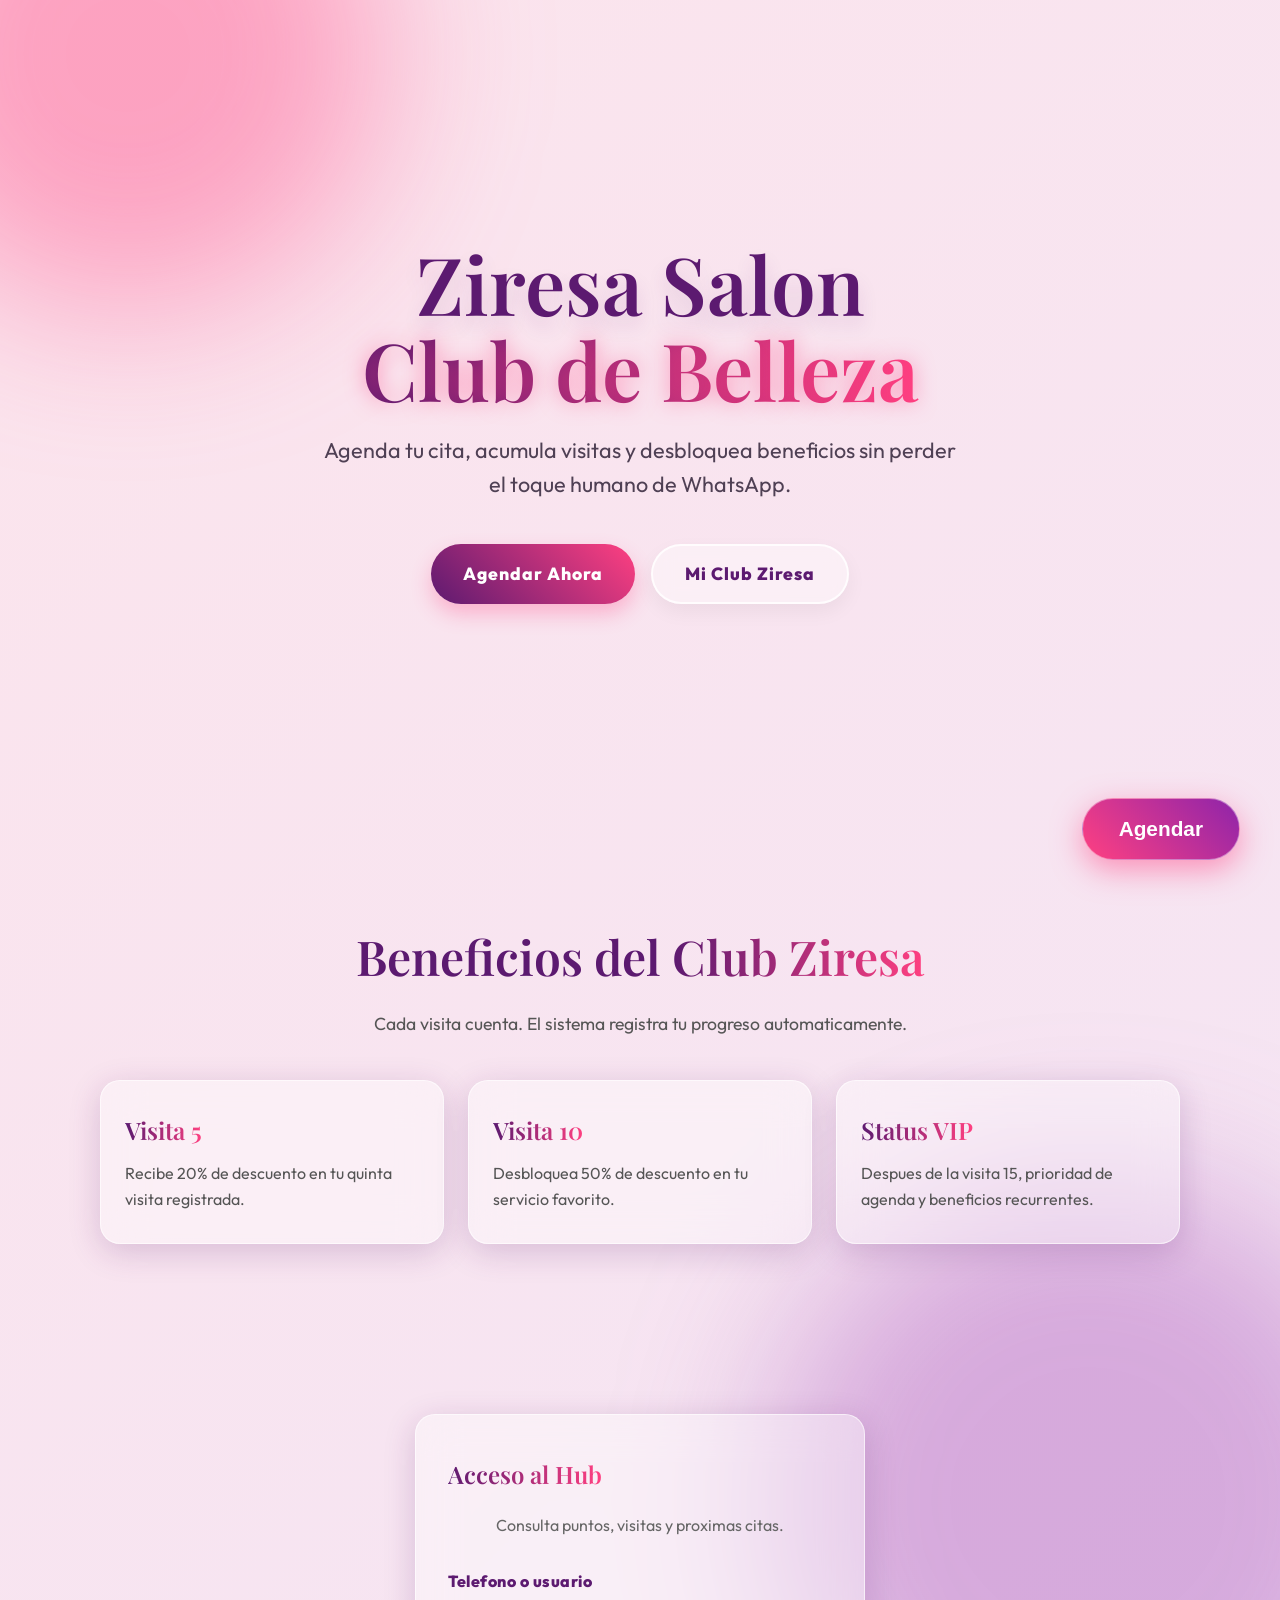
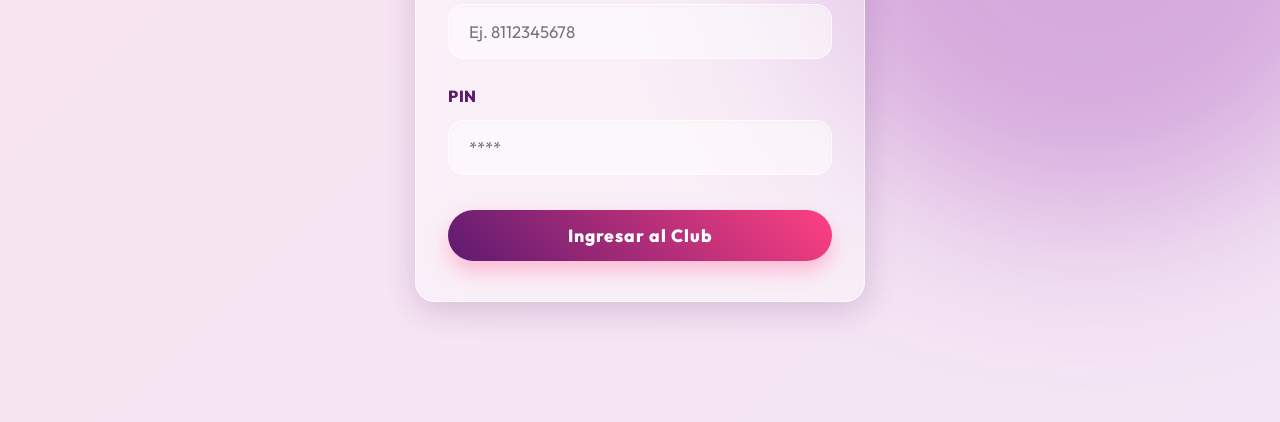
==== index.html @ 60436981 "repo" ====
<!DOCTYPE html>
<html lang="es">
<head>
  <meta charset="UTF-8">
  <meta name="viewport" content="width=device-width, initial-scale=1.0">
  <title>Ziresa Salon | Club de Belleza</title>
  <link rel="stylesheet" href="assets/index.css">
  <style>
    .landing-hero {
      min-height: 92dvh;
      display: flex;
      flex-direction: column;
      justify-content: center;
      align-items: center;
      text-align: center;
      padding: 64px 20px 48px;
      position: relative;
      z-index: 10;
    }
    .landing-hero h1 { font-size: clamp(3rem, 8vw, 5rem); margin-bottom: 20px; line-height: 1.08; text-shadow: 0 10px 20px rgba(92, 26, 112, 0.12); }
    .landing-hero p { font-size: clamp(1.05rem, 2.2vw, 1.35rem); max-width: 640px; margin-bottom: 42px; color: #4f4054; }
    .hero-actions { display: flex; gap: 16px; flex-wrap: wrap; justify-content: center; }
    .club-section { padding: 90px 20px; max-width: 1120px; margin: 0 auto; text-align: center; position: relative; z-index:10; }
    .club-grid { display: grid; grid-template-columns: repeat(auto-fit, minmax(260px, 1fr)); gap: 24px; margin-top: 42px; }
    .club-card { padding: 30px 24px; text-align: left; transition: var(--transition); }
    .club-card:hover { transform: translateY(-6px); }
    .club-card h3 { margin-bottom: 12px; font-size: 1.5rem; }
    .login-section { padding: 80px 20px 120px; position: relative; z-index:10; }
    .login-card { max-width: 450px; margin: 0 auto; padding: 40px 32px; }
  </style>
</head>
<body>
  <div class="ambient-orb orb-1"></div>
  <div class="ambient-orb orb-2"></div>

  <section class="landing-hero reveal">
    <h1 id="hero-title">Ziresa Salon<br><span class="text-gradient text-glow">Club de Belleza</span></h1>
    <p id="hero-subtitle">Agenda tu cita, acumula visitas y desbloquea beneficios sin perder el toque humano de WhatsApp.</p>
    <div class="hero-actions">
      <button class="btn btn-primary" onclick="openBookingModal()">Agendar Ahora</button>
      <a href="#login" class="btn btn-outline">Mi Club Ziresa</a>
    </div>
  </section>

  <section class="club-section reveal">
    <h2 style="font-size: clamp(2rem, 5vw, 3rem);">Beneficios del <span class="text-gradient">Club Ziresa</span></h2>
    <p style="margin-top:15px; font-size: 1.1rem;">Cada visita cuenta. El sistema registra tu progreso automaticamente.</p>
    <div class="club-grid">
      <div class="club-card glass-panel reveal">
        <h3 class="text-gradient">Visita 5</h3>
        <p>Recibe 20% de descuento en tu quinta visita registrada.</p>
      </div>
      <div class="club-card glass-panel reveal">
        <h3 class="text-gradient">Visita 10</h3>
        <p>Desbloquea 50% de descuento en tu servicio favorito.</p>
      </div>
      <div class="club-card glass-panel reveal">
        <h3 class="text-gradient">Status VIP</h3>
        <p>Despues de la visita 15, prioridad de agenda y beneficios recurrentes.</p>
      </div>
    </div>
  </section>

  <section class="login-section reveal" id="login">
    <div class="login-card glass-panel">
      <h2 style="text-align: center; margin-bottom: 20px;" class="text-gradient">Acceso al Hub</h2>
      <p style="text-align: center; margin-bottom: 30px; font-size:1rem; color:#666;">Consulta puntos, visitas y proximas citas.</p>
      <div id="error-msg" class="empty-state" style="display:none; margin-bottom: 15px;"></div>
      <form id="login-form">
        <div class="form-group">
          <label class="form-label" for="phone">Telefono o usuario</label>
          <input type="text" id="phone" class="form-control" placeholder="Ej. 8112345678" required>
        </div>
        <div class="form-group">
          <label class="form-label" for="pin">PIN</label>
          <input type="password" id="pin" class="form-control" placeholder="****" required>
        </div>
        <button type="submit" class="btn btn-primary" style="width: 100%; margin-top:10px;" id="login-button">Ingresar al Club</button>
      </form>
    </div>
  </section>

  <div class="fab-container">
    <button class="fab-btn" onclick="openBookingModal()">Agendar</button>
  </div>

  <div class="modal-overlay" id="booking-modal">
    <div class="modal-content glass-panel" style="max-width: 680px;">
      <button class="modal-close" onclick="closeBookingModal()" aria-label="Cerrar">x</button>
      <h2 style="margin-bottom: 15px; font-size: 2rem;" class="text-gradient">Agendar tu Cita</h2>
      <div id="booking-msg" class="empty-state" style="display:none; margin-bottom: 16px;"></div>

      <div id="book-step-1">
        <p style="margin-bottom: 22px; font-size: 1.05rem;">Paso 1: elige uno o mas servicios.</p>
        <div id="modal-services-list" style="max-height: 350px; overflow-y:auto; padding-right:8px;">Cargando servicios...</div>
        <button class="btn btn-primary" style="width:100%; margin-top:28px;" onclick="nextToStep2()">Continuar al Calendario</button>
      </div>

      <div id="book-step-2" style="display:none;">
        <p style="margin-bottom: 22px; font-size: 1.05rem;">Paso 2: elige fecha y horario disponible.</p>
        <div class="day-picker" id="modal-day-picker"></div>
        <div id="modal-slots-container" style="margin-top: 28px; display:none;">
          <h3 style="font-size:1.3rem; margin-bottom:15px; color:var(--primary);">Horarios Libres</h3>
          <div class="calendar-grid" id="modal-slots-list"></div>
        </div>
        <div style="display:flex; gap:12px; margin-top:34px;">
          <button class="btn btn-outline" style="flex:1;" onclick="backToStep1()">Volver</button>
          <button class="btn btn-primary" style="flex:2;" onclick="nextToStep3()" id="btn-to-step3" disabled>Elegir Datos</button>
        </div>
      </div>

      <div id="book-step-3" style="display:none;">
        <p style="margin-bottom: 22px; font-size: 1.05rem;">Paso 3: confirma tus datos.</p>
        <div class="form-group">
          <label class="form-label" for="book-name">Tu Nombre</label>
          <input type="text" id="book-name" class="form-control" placeholder="Como te llamas">
        </div>
        <div class="form-group">
          <label class="form-label" for="book-phone">WhatsApp</label>
          <input type="tel" id="book-phone" class="form-control" placeholder="Ej. 8112345678">
        </div>
        <div class="form-group">
          <label class="form-label" for="book-pin">Crea un PIN para entrar al club</label>
          <input type="password" id="book-pin" class="form-control" placeholder="Minimo 4 caracteres">
        </div>
        <div style="display:flex; gap:12px; margin-top:34px;">
          <button class="btn btn-outline" style="flex:1;" onclick="backToStep2()">Volver</button>
          <button class="btn btn-primary" style="flex:2; background: linear-gradient(45deg, #1b7f5a, #25D366);" onclick="confirmBooking()" id="confirm-booking">Confirmar por WhatsApp</button>
        </div>
      </div>
    </div>
  </div>

  <script>
    const revealElements = document.querySelectorAll('.reveal');
    const revealObserver = new IntersectionObserver((entries, observer) => {
      entries.forEach(entry => {
        if(entry.isIntersecting) {
          entry.target.classList.add('active');
          observer.unobserve(entry.target);
        }
      });
    }, { threshold: 0.1 });
    revealElements.forEach(el => revealObserver.observe(el));
    setTimeout(() => document.querySelector('.landing-hero').classList.add('active'), 100);

    document.getElementById('login-form').addEventListener('submit', async (e) => {
      e.preventDefault();
      const button = document.getElementById('login-button');
      const errorMsg = document.getElementById('error-msg');
      errorMsg.style.display = 'none';
      button.disabled = true;
      button.textContent = 'Ingresando...';
      try {
        const phone = document.getElementById('phone').value.trim();
        const pin = document.getElementById('pin').value.trim();
        const res = await fetch('api/auth/login.php', {
          method: 'POST',
          headers: {'Content-Type': 'application/json'},
          body: JSON.stringify({ phone, pin })
        });
        const data = await res.json();
        if(!res.ok) throw new Error(data.error || 'No se pudo iniciar sesion');
        if(data.role === 'client') window.location.href = 'cliente.html';
        else if(data.role === 'manicurist') window.location.href = 'manicurista.html';
        else if(data.role === 'admin1' || data.role === 'admin2') window.location.href = 'admin.html';
      } catch (err) {
        errorMsg.textContent = err.message || 'Error de conexion';
        errorMsg.style.display = 'block';
      } finally {
        button.disabled = false;
        button.textContent = 'Ingresar al Club';
      }
    });

    let allServices = [];
    let selectedServicesIds = [];
    let selectedDateStr = null;
    let selectedSlot = null;

    function openBookingModal() {
      document.getElementById('booking-modal').classList.add('active');
      loadServicesForModal();
    }
    function closeBookingModal() {
      document.getElementById('booking-modal').classList.remove('active');
      resetBooking();
    }
    function resetBooking() {
      document.getElementById('book-step-1').style.display = 'block';
      document.getElementById('book-step-2').style.display = 'none';
      document.getElementById('book-step-3').style.display = 'none';
      document.getElementById('booking-msg').style.display = 'none';
      document.getElementById('btn-to-step3').disabled = true;
      selectedServicesIds = [];
      selectedDateStr = null;
      selectedSlot = null;
    }
    function bookingMessage(message) {
      const box = document.getElementById('booking-msg');
      box.textContent = message;
      box.style.display = 'block';
    }

    async function loadServicesForModal() {
      try {
        const res = await fetch('api/services/list.php');
        const data = await res.json();
        allServices = data.services || [];
        const list = document.getElementById('modal-services-list');
        if(!allServices.length) {
          list.innerHTML = '<p class="empty-state">No hay servicios configurados.</p>';
          return;
        }
        list.innerHTML = allServices.map(s => `
          <button type="button" class="service-card glass-panel" onclick="toggleService('${s.id}', this)">
            <div>
              <strong style="display:block; font-size:1.1rem; margin-bottom:5px; color:var(--primary);">${s.name}</strong>
              <span style="font-size:0.95rem; color:#666;">${s.duration_minutes} min</span>
            </div>
            <div style="font-weight:800; font-size:1.2rem; color:var(--accent);">$${s.price}</div>
          </button>
        `).join('');
      } catch (e) {
        document.getElementById('modal-services-list').innerHTML = '<p class="empty-state">No se pudieron cargar los servicios.</p>';
      }
    }

    function toggleService(id, element) {
      if(selectedServicesIds.includes(id)) {
        selectedServicesIds = selectedServicesIds.filter(x => x !== id);
        element.classList.remove('selected');
      } else {
        selectedServicesIds.push(id);
        element.classList.add('selected');
      }
    }

    function nextToStep2() {
      if(selectedServicesIds.length === 0) { bookingMessage('Elige al menos un servicio.'); return; }
      document.getElementById('booking-msg').style.display = 'none';
      document.getElementById('book-step-1').style.display = 'none';
      document.getElementById('book-step-2').style.display = 'block';
      generateDayPicker();
    }
    function backToStep1() {
      document.getElementById('book-step-2').style.display = 'none';
      document.getElementById('book-step-1').style.display = 'block';
    }

    function generateDayPicker() {
      const picker = document.getElementById('modal-day-picker');
      picker.innerHTML = '';
      const today = new Date();
      const days = ['Dom','Lun','Mar','Mie','Jue','Vie','Sab'];
      for(let i = 0; i < 14; i++) {
        const d = new Date(today);
        d.setDate(today.getDate() + i);
        const dateStr = d.toISOString().split('T')[0];
        const dayName = i === 0 ? 'Hoy' : (i === 1 ? 'Man' : days[d.getDay()]);
        picker.innerHTML += `<button type="button" class="day-card" onclick="selectDate('${dateStr}', this)"><div style="font-size:0.85rem; font-weight:bold; text-transform:uppercase; color:var(--primary);">${dayName}</div><div style="font-size:1.8rem; font-weight:800; margin-top:5px; color:var(--dark-text);">${d.getDate()}</div></button>`;
      }
    }

    async function selectDate(dateStr, element) {
      document.querySelectorAll('.day-card').forEach(el => el.classList.remove('active'));
      element.classList.add('active');
      selectedDateStr = dateStr;
      selectedSlot = null;
      document.getElementById('btn-to-step3').disabled = true;
      const duration = selectedServicesIds.reduce((sum, id) => {
        const service = allServices.find(x => x.id === id);
        return sum + (service ? Number(service.duration_minutes) : 0);
      }, 0);
      document.getElementById('modal-slots-container').style.display = 'block';
      const list = document.getElementById('modal-slots-list');
      list.innerHTML = '<span style="color:#666;">Buscando disponibilidad...</span>';
      try {
        const res = await fetch(`api/calendar/get.php?date=${dateStr}&duration=${duration}`);
        const data = await res.json();
        const slots = data.slots || [];
        if(!slots.length) {
          list.innerHTML = '<p class="empty-state" style="grid-column: 1 / -1;">No hay disponibilidad. Prueba otro dia.</p>';
          return;
        }
        list.innerHTML = slots.map(slot => `<button type="button" class="cal-slot" onclick="selectSlot('${slot.time}', '${slot.manicurist_id}', this)">${slot.time}</button>`).join('');
      } catch (e) {
        list.innerHTML = '<p class="empty-state" style="grid-column: 1 / -1;">Error al cargar horarios.</p>';
      }
    }

    function selectSlot(time, manicuristId, element) {
      document.querySelectorAll('.cal-slot').forEach(el => el.classList.remove('selected'));
      element.classList.add('selected');
      selectedSlot = { time, manicuristId };
      document.getElementById('btn-to-step3').disabled = false;
    }

    function nextToStep3() {
      if(!selectedSlot) { bookingMessage('Elige un horario disponible.'); return; }
      document.getElementById('booking-msg').style.display = 'none';
      document.getElementById('book-step-2').style.display = 'none';
      document.getElementById('book-step-3').style.display = 'block';
    }
    function backToStep2() {
      document.getElementById('book-step-3').style.display = 'none';
      document.getElementById('book-step-2').style.display = 'block';
    }

    async function confirmBooking() {
      const button = document.getElementById('confirm-booking');
      const name = document.getElementById('book-name').value.trim();
      const phone = document.getElementById('book-phone').value.trim();
      const pin = document.getElementById('book-pin').value.trim();
      if(!name || !phone || pin.length < 4) { bookingMessage('Completa nombre, WhatsApp y PIN de minimo 4 caracteres.'); return; }
      if(!selectedDateStr || !selectedSlot) { bookingMessage('Elige fecha y horario.'); return; }
      button.disabled = true;
      button.textContent = 'Confirmando...';
      try {
        const res = await fetch('api/appointments/create_public.php', {
          method: 'POST',
          headers: {'Content-Type': 'application/json'},
          body: JSON.stringify({
            date: selectedDateStr,
            time: selectedSlot.time,
            services: selectedServicesIds,
            manicurist_id: selectedSlot.manicuristId,
            client_name: name,
            client_phone: phone,
            client_pin: pin
          })
        });
        const data = await res.json();
        if(!res.ok || !data.success) throw new Error(data.error || 'No se pudo crear la cita');
        const waPhone = "528111111111";
        const text = encodeURIComponent(`Hola Ziresa! Acabo de agendar una cita por la App.\nSoy ${name}.\nFecha: ${selectedDateStr} a las ${selectedSlot.time}.\nQuiero confirmar mi asistencia.`);
        window.open(`https://wa.me/${waPhone}?text=${text}`, '_blank');
        closeBookingModal();
      } catch (e) {
        bookingMessage(e.message || 'Error de conexion.');
      } finally {
        button.disabled = false;
        button.textContent = 'Confirmar por WhatsApp';
      }
    }
  </script>
</body>
</html>
---- assets/index.css ----
@import url('https://fonts.googleapis.com/css2?family=Outfit:wght@300;400;600;800&family=Playfair+Display:ital,wght@0,600;1,600&display=swap');

:root {
  /* Ziresa Color Palette */
  --primary: #5c1a70; /* Deep Purple */
  --primary-light: #8e24aa;
  --secondary: #d1a3d4; /* Lilac */
  --accent: #ff4081; /* Fiusha/Pink */
  --bg-gradient: linear-gradient(135deg, #fce4ec 0%, #f3e5f5 100%);
  --dark-text: #2d0a31;
  --light-text: #ffffff;
  
  /* Deep Glassmorphism */
  --glass-bg: rgba(255, 255, 255, 0.4);
  --glass-border: rgba(255, 255, 255, 0.6);
  --glass-shadow: 0 8px 32px 0 rgba(92, 26, 112, 0.2);
  --glass-blur: blur(20px);
  
  --font-main: 'Outfit', sans-serif;
  --font-serif: 'Playfair Display', serif;
  
  --transition: all 0.5s cubic-bezier(0.25, 0.8, 0.25, 1);
  --radius-sm: 8px;
  --radius-md: 14px;
  --radius-lg: 20px;
  --surface: rgba(255,255,255,0.72);
  --danger: #c62828;
  --success: #1b7f5a;
}

* { margin: 0; padding: 0; box-sizing: border-box; }

body {
  font-family: var(--font-main);
  background: var(--bg-gradient);
  color: var(--dark-text);
  min-height: 100vh;
  line-height: 1.6;
  overflow-x: hidden;
  position: relative;
}

/* Background Ambient Orbs for Glassmorphism pop */
.ambient-orb {
  position: absolute;
  border-radius: 50%;
  filter: blur(80px);
  z-index: -1;
  animation: floatOrb 10s infinite alternate ease-in-out;
}
.orb-1 { top: -10%; left: -10%; width: 40vw; height: 40vw; background: rgba(255, 64, 129, 0.4); }
.orb-2 { bottom: 10%; right: -10%; width: 50vw; height: 50vw; background: rgba(142, 36, 170, 0.3); animation-delay: -5s; }
.orb-3 { top: 40%; left: 30%; width: 30vw; height: 30vw; background: rgba(209, 163, 212, 0.4); animation-duration: 15s; }

@keyframes floatOrb {
  0% { transform: translate(0, 0) scale(1); }
  100% { transform: translate(10%, 10%) scale(1.1); }
}

/* Glassmorphism Utility */
.glass-panel {
  background: var(--glass-bg);
  backdrop-filter: var(--glass-blur);
  -webkit-backdrop-filter: var(--glass-blur);
  border: 1px solid var(--glass-border);
  box-shadow: var(--glass-shadow);
  border-radius: var(--radius-lg);
}

/* Text Effects */
.text-gradient {
  background: linear-gradient(to right, var(--primary), var(--accent));
  -webkit-background-clip: text;
  -webkit-text-fill-color: transparent;
  background-clip: text;
  display: inline-block;
}

.text-glow {
  text-shadow: 0 0 20px rgba(255, 64, 129, 0.5);
}

/* Reveal Animations (Triggered by JS) */
.reveal {
  opacity: 0;
  transform: translateY(40px);
  transition: all 0.8s cubic-bezier(0.5, 0, 0, 1);
}
.reveal.active {
  opacity: 1;
  transform: translateY(0);
}

/* Typography */
h1, h2, h3 { font-family: var(--font-serif); font-weight: 600; color: var(--primary); }
p { color: #555; }

/* Buttons with glow */
.btn {
  display: inline-flex; align-items: center; justify-content: center;
  padding: 14px 32px; border-radius: 40px; font-weight: 800; text-decoration: none;
  cursor: pointer; transition: var(--transition); border: none;
  font-size: 1.1rem; font-family: var(--font-main); letter-spacing: 1px;
  min-height: 44px;
  touch-action: manipulation;
}
.btn:focus-visible, .sidebar-nav a:focus-visible, .modal-close:focus-visible, .day-card:focus-visible, .cal-slot:focus-visible {
  outline: 3px solid rgba(255, 64, 129, 0.45);
  outline-offset: 3px;
}
.btn:disabled {
  opacity: 0.5;
  cursor: not-allowed;
  transform: none;
}
.btn-primary {
  background: linear-gradient(45deg, var(--primary), var(--accent));
  color: var(--light-text);
  box-shadow: 0 10px 20px rgba(255, 64, 129, 0.3);
}
.btn-primary:hover {
  transform: translateY(-5px) scale(1.02);
  box-shadow: 0 15px 30px rgba(255, 64, 129, 0.5);
}
.btn-outline {
  background: var(--glass-bg);
  backdrop-filter: blur(10px);
  color: var(--primary);
  border: 2px solid rgba(255,255,255,0.8);
  box-shadow: 0 8px 20px rgba(0,0,0,0.05);
}
.btn-outline:hover {
  background: white;
  transform: translateY(-3px);
  box-shadow: 0 12px 25px rgba(0,0,0,0.1);
}

/* FAB - Floating Action Button */
.fab-container { position: fixed; bottom: 40px; right: 40px; z-index: 1000; }
.fab-btn {
  background: linear-gradient(45deg, var(--accent), var(--primary-light));
  color: white; border-radius: 50px; padding: 18px 36px;
  font-size: 1.3rem; font-weight: 800;
  box-shadow: 0 10px 30px rgba(255, 64, 129, 0.5);
  animation: fabPulse 2.5s infinite;
  display: flex; align-items: center; gap: 12px;
  border: 1px solid rgba(255,255,255,0.4);
}
@keyframes fabPulse {
  0% { transform: scale(1); box-shadow: 0 0 0 0 rgba(255, 64, 129, 0.8); }
  70% { transform: scale(1.05); box-shadow: 0 0 0 20px rgba(255, 64, 129, 0); }
  100% { transform: scale(1); box-shadow: 0 0 0 0 rgba(255, 64, 129, 0); }
}

/* Modals */
.modal-overlay {
  position: fixed; top: 0; left: 0; right: 0; bottom: 0;
  background: rgba(45, 10, 49, 0.6);
  backdrop-filter: blur(15px);
  z-index: 2000; display: flex; align-items: center; justify-content: center;
  opacity: 0; pointer-events: none; transition: var(--transition);
}
.modal-overlay.active { opacity: 1; pointer-events: all; }
.modal-content {
  width: 90%; max-width: 550px; max-height: 90vh; overflow-y: auto;
  padding: 50px 40px; transform: translateY(50px) scale(0.95);
  transition: var(--transition); position: relative;
  border-top: 1px solid rgba(255,255,255,0.8);
  border-left: 1px solid rgba(255,255,255,0.8);
}
.modal-overlay.active .modal-content { transform: translateY(0) scale(1); }
.modal-close {
  position: absolute; top: 20px; right: 25px; font-size: 1.8rem;
  cursor: pointer; color: var(--primary); background: none; border: none;
  transition: 0.3s;
  min-width: 44px;
  min-height: 44px;
}
.modal-close:hover { transform: rotate(90deg); color: var(--accent); }

/* Inputs */
.form-group { margin-bottom: 25px; }
.form-label { display: block; margin-bottom: 10px; font-weight: 800; color: var(--primary); letter-spacing: 0.5px;}
.form-control {
  width: 100%; padding: 16px 20px; border-radius: 16px;
  border: 1px solid rgba(255, 255, 255, 0.6);
  background: rgba(255,255,255,0.5);
  font-size: 1.05rem; font-family: var(--font-main);
  transition: var(--transition);
  box-shadow: inset 0 2px 5px rgba(0,0,0,0.02);
}
.form-control:focus {
  outline: none; background: white; border-color: var(--accent);
  box-shadow: 0 0 0 5px rgba(255, 64, 129, 0.15);
}

/* Service Selection Cards */
.service-card {
  display: flex; justify-content: space-between; align-items: center;
  width: 100%;
  padding: 20px; border-radius: 16px;
  border: 1px solid rgba(255,255,255,0.8); margin-bottom: 15px;
  cursor: pointer; transition: var(--transition);
  background: rgba(255,255,255,0.6);
  font-family: var(--font-main);
  text-align: left;
}
.service-card:hover { transform: translateY(-3px); background: white; box-shadow: 0 10px 20px rgba(92, 26, 112, 0.1); }
.service-card.selected { 
  border-color: var(--accent); background: white;
  box-shadow: 0 0 0 2px var(--accent), 0 10px 20px rgba(255, 64, 129, 0.15); 
}

/* Layouts & Sidebar (For Hubs) */
.hub-layout { display: flex; min-height: 100vh; position:relative; z-index:10; }
.sidebar {
  width: 280px; background: rgba(255,255,255,0.4); backdrop-filter: blur(30px); 
  border-right: 1px solid rgba(255,255,255,0.6);
  padding: 40px 25px; display: flex; flex-direction: column;
}
.sidebar-logo { font-family: var(--font-serif); font-size: 2.5rem; color: var(--primary); text-align: center; margin-bottom: 50px; text-shadow: 0 2px 10px rgba(255,255,255,0.8); }
.sidebar-nav { list-style: none; flex: 1; }
.sidebar-nav li { margin-bottom: 15px; }
.sidebar-nav a {
  display: block; padding: 15px 25px; color: var(--dark-text); text-decoration: none; font-weight: 600;
  border-radius: 15px; transition: var(--transition); border: 1px solid transparent;
}
.sidebar-nav a:hover { background: rgba(255,255,255,0.8); border-color: rgba(255,255,255,1); transform: translateX(5px); }
.sidebar-nav a.active {
  background: linear-gradient(45deg, var(--primary), var(--accent)); color: white;
  box-shadow: 0 8px 20px rgba(92, 26, 112, 0.3);
}
.main-content { flex: 1; padding: 50px; overflow-y: auto; }

/* Dashboard Cards */
.dash-grid { display: grid; grid-template-columns: repeat(auto-fit, minmax(260px, 1fr)); gap: 30px; }
.dash-card {
  background: rgba(255,255,255,0.6); padding: 30px; border-radius: 20px;
  box-shadow: 0 8px 32px rgba(0,0,0,0.05); border: 1px solid rgba(255,255,255,0.8);
  backdrop-filter: blur(10px); transition: var(--transition);
}
.dash-card:hover { transform: translateY(-5px); background: white; box-shadow: 0 15px 40px rgba(92, 26, 112, 0.1); }
.dash-card h4 { color: #666; font-size: 1rem; text-transform: uppercase; letter-spacing: 2px; }
.dash-card .value { font-size: 3rem; font-weight: 800; color: var(--primary); margin-top: 15px; }

/* Calendar Grid Elements */
.calendar-grid { display: grid; grid-template-columns: repeat(7, 1fr); gap: 10px; margin-top: 20px; }
.cal-slot {
  background: rgba(255,255,255,0.8); border: 1px solid rgba(255,255,255,1);
  border-radius: 12px; padding: 12px 8px; text-align: center; cursor: pointer;
  transition: var(--transition); font-size: 1rem; font-weight:bold; color:var(--primary);
  box-shadow: 0 4px 10px rgba(0,0,0,0.02);
}
.cal-slot:hover { background: var(--secondary); color: white; transform:scale(1.05); }
.cal-slot.selected { background: var(--accent); color: white; border-color: var(--accent); transform:scale(1.05); box-shadow: 0 8px 20px rgba(255, 64, 129, 0.3); }

/* Horizontal Day Picker */
.day-picker { display: flex; overflow-x: auto; gap: 15px; padding: 15px 5px; scrollbar-width: none; }
.day-picker::-webkit-scrollbar { display: none; }
.day-card {
  min-width: 80px; padding: 20px 15px; border-radius: 20px;
  border: 1px solid rgba(255,255,255,0.8); text-align: center; cursor: pointer;
  transition: var(--transition); background: rgba(255,255,255,0.5); backdrop-filter:blur(5px);
}
.day-card.active {
  background: var(--primary); color: white; transform: scale(1.1);
  box-shadow: 0 10px 25px rgba(92, 26, 112, 0.4); border-color:var(--primary);
}

.loyalty-progress-container {
  position: relative;
  height: 18px;
  margin: 30px 12px 12px;
  background: rgba(92, 26, 112, 0.12);
  border-radius: 999px;
}
.loyalty-progress-bar {
  height: 100%;
  background: linear-gradient(45deg, var(--primary), var(--accent));
  border-radius: 999px;
  transition: width 0.5s ease;
}
.loyalty-milestone {
  position: absolute;
  top: 50%;
  width: 22px;
  height: 22px;
  border-radius: 50%;
  background: white;
  border: 3px solid rgba(92, 26, 112, 0.35);
  transform: translate(-50%, -50%);
}
.loyalty-milestone.reached {
  border-color: var(--accent);
  background: var(--accent);
  box-shadow: 0 0 0 5px rgba(255, 64, 129, 0.14);
}
.progress-labels {
  display: flex;
  justify-content: space-between;
  gap: 10px;
  margin-top: 14px;
  font-size: 0.85rem;
  font-weight: 800;
  color: #666;
}
.next-appointment {
  margin-top: 36px;
  background: var(--surface);
  padding: 20px;
  border-radius: var(--radius-md);
  display: flex;
  justify-content: space-between;
  gap: 16px;
  align-items: center;
  box-shadow: 0 4px 15px rgba(0,0,0,0.05);
}
.next-appointment h4 {
  margin-bottom: 5px;
  color: #666;
  text-transform: uppercase;
  font-size: 0.82rem;
  letter-spacing: 1px;
}
.next-appointment p:first-of-type {
  color: var(--primary);
  font-size: 1.15rem;
  font-weight: 800;
}

.data-list {
  display: grid;
  gap: 10px;
}
.list-row {
  display: flex;
  justify-content: space-between;
  gap: 16px;
  align-items: center;
  padding: 14px 16px;
  background: rgba(255,255,255,0.72);
  border: 1px solid rgba(255,255,255,0.9);
  border-radius: var(--radius-md);
}
.list-row span, .agenda-item span {
  display: block;
  color: #666;
  font-size: 0.92rem;
  margin-top: 3px;
}
.empty-state {
  padding: 18px;
  background: rgba(255,255,255,0.62);
  border: 1px dashed rgba(92, 26, 112, 0.25);
  border-radius: var(--radius-md);
  color: #666;
}
.toast {
  position: fixed;
  left: 50%;
  bottom: 28px;
  transform: translateX(-50%);
  z-index: 3000;
  background: var(--dark-text);
  color: white;
  padding: 12px 18px;
  border-radius: 999px;
  box-shadow: 0 12px 28px rgba(45, 10, 49, 0.22);
  font-weight: 800;
}

@media (prefers-reduced-motion: reduce) {
  *, *::before, *::after {
    animation-duration: 0.01ms !important;
    animation-iteration-count: 1 !important;
    scroll-behavior: auto !important;
    transition-duration: 0.01ms !important;
  }
}

@media (max-width: 860px) {
  .hub-layout {
    display: block;
    padding-bottom: 92px;
  }
  .sidebar {
    position: fixed;
    left: 0;
    right: 0;
    bottom: 0;
    width: 100%;
    z-index: 1500;
    padding: 10px;
    border-right: none;
    border-top: 1px solid rgba(255,255,255,0.75);
  }
  .sidebar-logo {
    display: none;
  }
  .sidebar-nav {
    display: grid;
    grid-auto-flow: column;
    grid-auto-columns: 1fr;
    gap: 6px;
  }
  .sidebar-nav li {
    margin: 0;
  }
  .sidebar-nav a {
    padding: 11px 8px;
    min-height: 44px;
    text-align: center;
    font-size: 0.86rem;
    border-radius: var(--radius-sm);
  }
  .main-content {
    padding: 28px 16px;
  }
  .dash-grid {
    grid-template-columns: 1fr;
    gap: 16px;
  }
  .calendar-grid {
    grid-template-columns: repeat(3, 1fr);
  }
  .modal-content {
    width: calc(100% - 24px);
    padding: 32px 20px;
  }
  .fab-container {
    right: 16px;
    bottom: 18px;
  }
  .fab-btn {
    padding: 14px 18px;
    font-size: 1rem;
  }
  .next-appointment, .list-row {
    align-items: flex-start;
    flex-direction: column;
  }
  .progress-labels {
    font-size: 0.74rem;
  }
  .month-calendar {
    grid-template-columns: repeat(7, minmax(38px, 1fr));
    gap: 4px;
  }
  .month-header {
    padding: 6px 2px;
    font-size: 0.75rem;
  }
  .month-day {
    min-height: 62px;
    padding: 5px;
  }
}
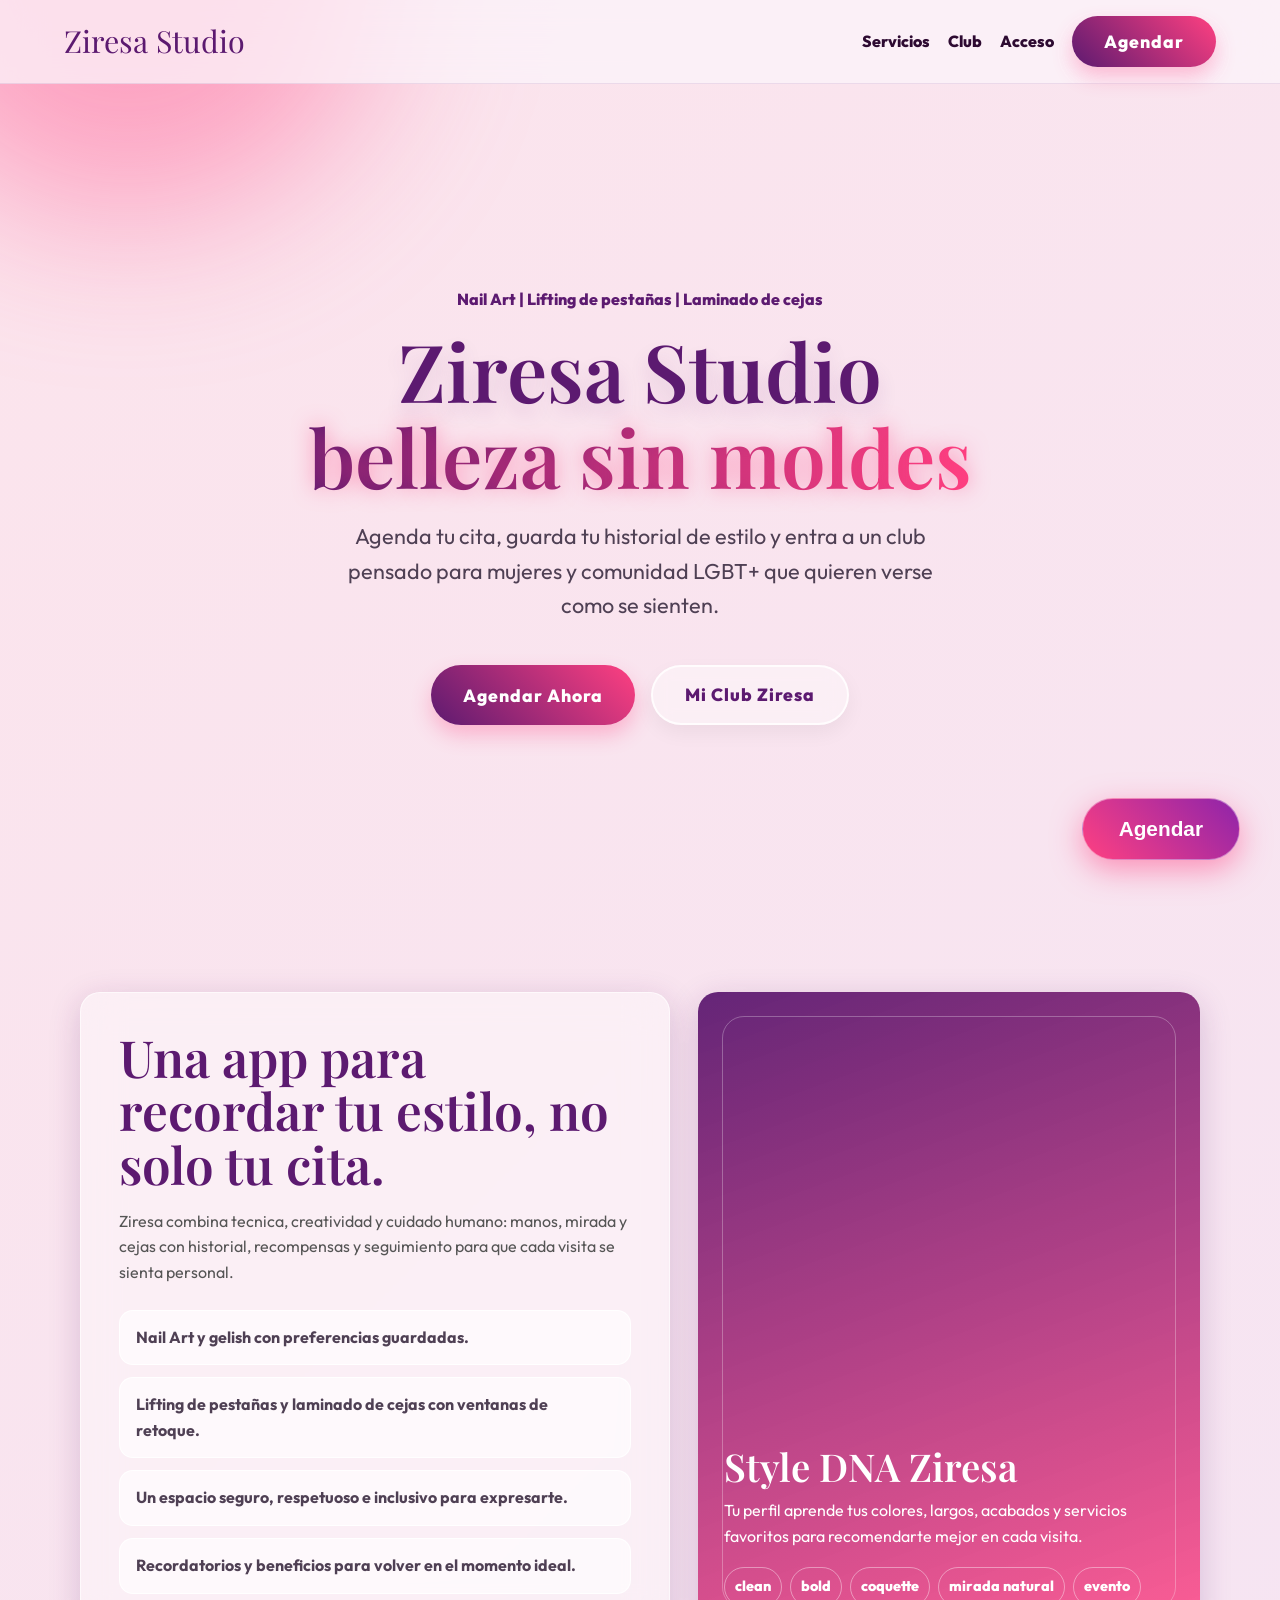
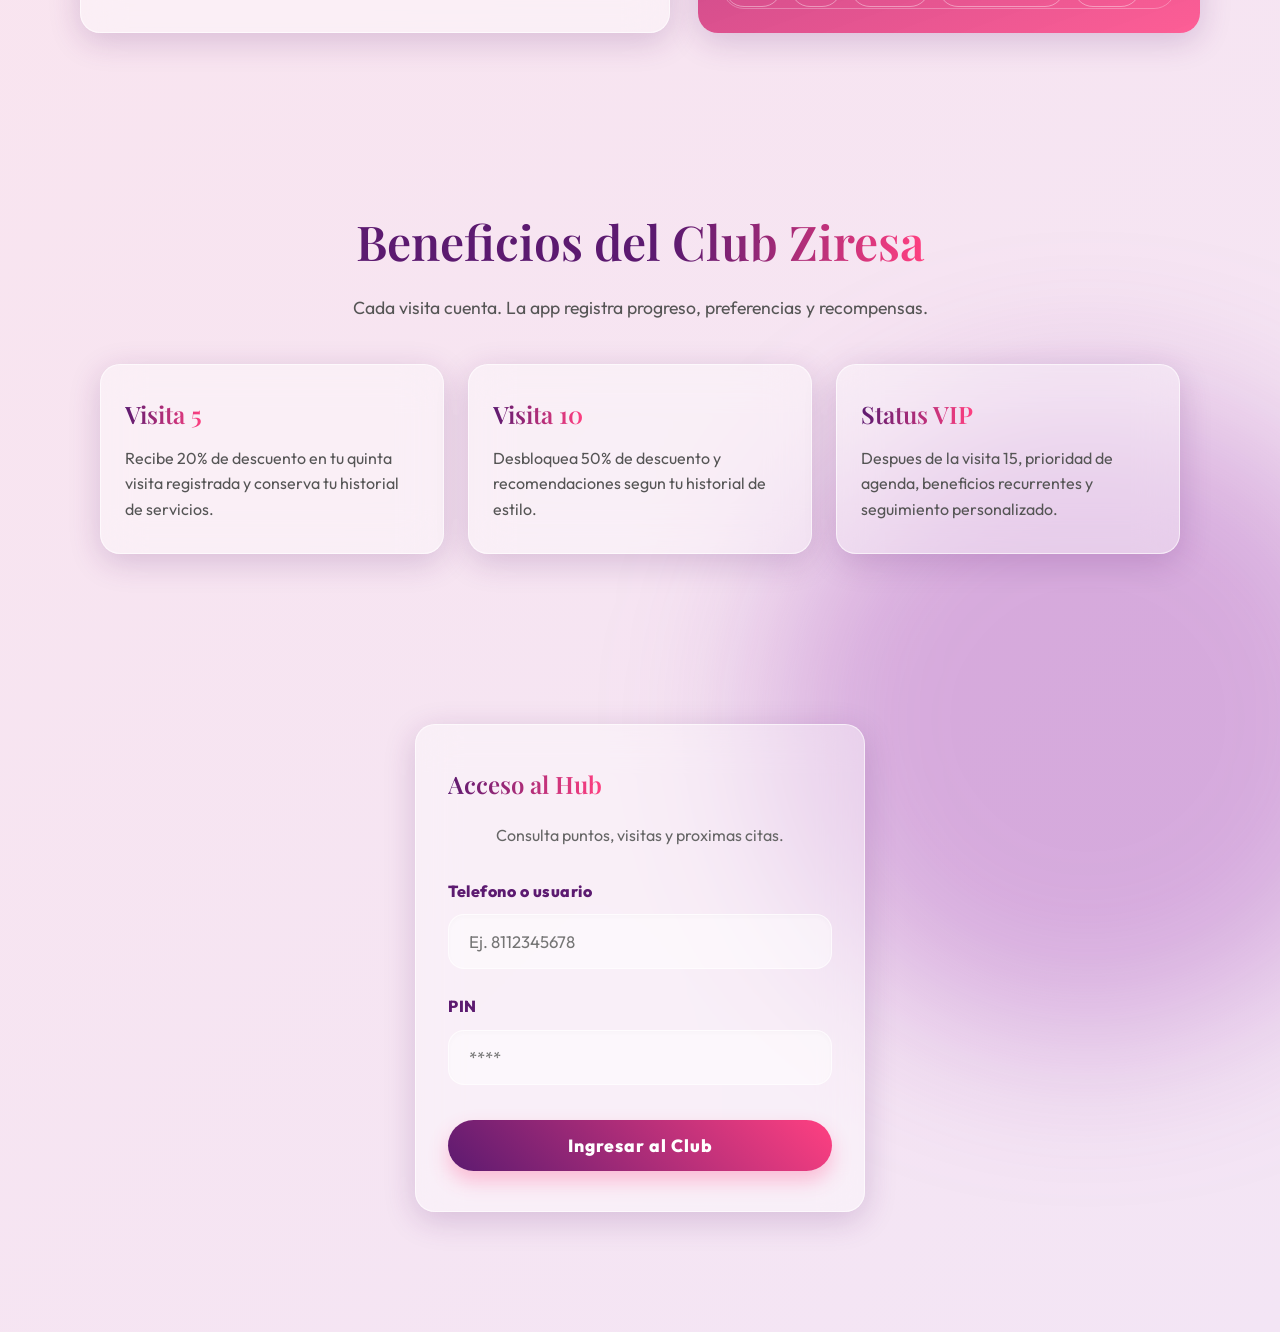
==== commit 6bcb72fa: "Cambios fuertes" ====
--- a/index.html
+++ b/index.html
@@ -3,9 +3,28 @@
 <head>
   <meta charset="UTF-8">
   <meta name="viewport" content="width=device-width, initial-scale=1.0">
-  <title>Ziresa Salon | Club de Belleza</title>
+  <meta name="theme-color" content="#5c1a70">
+  <meta name="description" content="Agenda en Ziresa Studio: Nail Art, lifting de pestañas y laminado de cejas en Cd. Satelite, Monterrey.">
+  <title>Ziresa Studio | Club de Belleza</title>
   <link rel="stylesheet" href="assets/index.css">
+  <link rel="manifest" href="manifest.webmanifest">
   <style>
+    .app-header {
+      position: sticky;
+      top: 0;
+      z-index: 1200;
+      display: flex;
+      align-items: center;
+      justify-content: space-between;
+      gap: 20px;
+      padding: 16px clamp(18px, 5vw, 64px);
+      background: rgba(252, 244, 250, 0.76);
+      border-bottom: 1px solid rgba(92, 26, 112, 0.1);
+      backdrop-filter: blur(22px);
+    }
+    .brand-wordmark { font-family: var(--font-serif); color: var(--primary); font-size: 1.9rem; text-decoration: none; }
+    .app-nav { display: flex; gap: 18px; align-items: center; }
+    .app-nav a { color: var(--dark-text); font-weight: 800; text-decoration: none; }
     .landing-hero {
       min-height: 92dvh;
       display: flex;
@@ -17,9 +36,27 @@
       position: relative;
       z-index: 10;
     }
+    .hero-kicker {
+      color: var(--primary);
+      font-weight: 800;
+      margin-bottom: 14px;
+      letter-spacing: 0;
+    }
     .landing-hero h1 { font-size: clamp(3rem, 8vw, 5rem); margin-bottom: 20px; line-height: 1.08; text-shadow: 0 10px 20px rgba(92, 26, 112, 0.12); }
     .landing-hero p { font-size: clamp(1.05rem, 2.2vw, 1.35rem); max-width: 640px; margin-bottom: 42px; color: #4f4054; }
     .hero-actions { display: flex; gap: 16px; flex-wrap: wrap; justify-content: center; }
+    .mission-section { padding: 80px 20px; position: relative; z-index: 10; }
+    .mission-wrap { max-width: 1120px; margin: 0 auto; display: grid; grid-template-columns: 1.08fr 0.92fr; gap: 28px; align-items: stretch; }
+    .mission-copy { padding: 38px; }
+    .mission-copy h2 { font-size: clamp(2rem, 4vw, 3.3rem); line-height: 1.04; margin-bottom: 18px; }
+    .mission-list { display: grid; gap: 12px; margin-top: 24px; }
+    .mission-list div { padding: 14px 16px; border-radius: var(--radius-md); background: rgba(255,255,255,0.62); border: 1px solid rgba(255,255,255,0.9); color: #4f4054; font-weight: 700; }
+    .style-card { padding: 26px; display: grid; align-content: end; min-height: 420px; background: linear-gradient(160deg, rgba(92,26,112,0.95), rgba(255,64,129,0.82)); color: white; border-radius: var(--radius-lg); box-shadow: var(--glass-shadow); overflow: hidden; position: relative; }
+    .style-card::before { content: ""; position: absolute; inset: 24px; border: 1px solid rgba(255,255,255,0.28); border-radius: 22px; }
+    .style-card h3, .style-card p { color: white; position: relative; }
+    .style-card h3 { font-size: 2.4rem; line-height: 1.05; margin-bottom: 12px; }
+    .style-tags { display: flex; flex-wrap: wrap; gap: 8px; margin-top: 18px; position: relative; }
+    .style-tags span { border: 1px solid rgba(255,255,255,0.4); border-radius: 999px; padding: 7px 10px; font-size: 0.9rem; font-weight: 800; }
     .club-section { padding: 90px 20px; max-width: 1120px; margin: 0 auto; text-align: center; position: relative; z-index:10; }
     .club-grid { display: grid; grid-template-columns: repeat(auto-fit, minmax(260px, 1fr)); gap: 24px; margin-top: 42px; }
     .club-card { padding: 30px 24px; text-align: left; transition: var(--transition); }
@@ -27,36 +64,75 @@
     .club-card h3 { margin-bottom: 12px; font-size: 1.5rem; }
     .login-section { padding: 80px 20px 120px; position: relative; z-index:10; }
     .login-card { max-width: 450px; margin: 0 auto; padding: 40px 32px; }
+    @media (max-width: 860px) {
+      .app-header { position: relative; align-items: flex-start; flex-direction: column; }
+      .app-nav { width: 100%; overflow-x: auto; padding-bottom: 4px; }
+      .mission-wrap { grid-template-columns: 1fr; }
+      .mission-copy { padding: 26px; }
+    }
   </style>
 </head>
 <body>
   <div class="ambient-orb orb-1"></div>
   <div class="ambient-orb orb-2"></div>
 
+  <header class="app-header">
+    <a class="brand-wordmark" href="index.html">Ziresa Studio</a>
+    <nav class="app-nav" aria-label="Principal">
+      <a href="#servicios">Servicios</a>
+      <a href="#club">Club</a>
+      <a href="#login">Acceso</a>
+      <button class="btn btn-primary" onclick="openBookingModal()">Agendar</button>
+    </nav>
+  </header>
+
   <section class="landing-hero reveal">
-    <h1 id="hero-title">Ziresa Salon<br><span class="text-gradient text-glow">Club de Belleza</span></h1>
-    <p id="hero-subtitle">Agenda tu cita, acumula visitas y desbloquea beneficios sin perder el toque humano de WhatsApp.</p>
+    <div class="hero-kicker">Nail Art | Lifting de pestañas | Laminado de cejas</div>
+    <h1 id="hero-title">Ziresa Studio<br><span class="text-gradient text-glow">belleza sin moldes</span></h1>
+    <p id="hero-subtitle">Agenda tu cita, guarda tu historial de estilo y entra a un club pensado para mujeres y comunidad LGBT+ que quieren verse como se sienten.</p>
     <div class="hero-actions">
       <button class="btn btn-primary" onclick="openBookingModal()">Agendar Ahora</button>
       <a href="#login" class="btn btn-outline">Mi Club Ziresa</a>
     </div>
   </section>
 
-  <section class="club-section reveal">
+  <section class="mission-section reveal" id="servicios">
+    <div class="mission-wrap">
+      <div class="mission-copy glass-panel">
+        <h2>Una app para recordar tu estilo, no solo tu cita.</h2>
+        <p>Ziresa combina tecnica, creatividad y cuidado humano: manos, mirada y cejas con historial, recompensas y seguimiento para que cada visita se sienta personal.</p>
+        <div class="mission-list">
+          <div>Nail Art y gelish con preferencias guardadas.</div>
+          <div>Lifting de pestañas y laminado de cejas con ventanas de retoque.</div>
+          <div>Un espacio seguro, respetuoso e inclusivo para expresarte.</div>
+          <div>Recordatorios y beneficios para volver en el momento ideal.</div>
+        </div>
+      </div>
+      <div class="style-card">
+        <h3>Style DNA Ziresa</h3>
+        <p>Tu perfil aprende tus colores, largos, acabados y servicios favoritos para recomendarte mejor en cada visita.</p>
+        <div class="style-tags">
+          <span>clean</span><span>bold</span><span>coquette</span><span>mirada natural</span><span>evento</span>
+        </div>
+      </div>
+    </div>
+  </section>
+
+  <section class="club-section reveal" id="club">
     <h2 style="font-size: clamp(2rem, 5vw, 3rem);">Beneficios del <span class="text-gradient">Club Ziresa</span></h2>
-    <p style="margin-top:15px; font-size: 1.1rem;">Cada visita cuenta. El sistema registra tu progreso automaticamente.</p>
+    <p style="margin-top:15px; font-size: 1.1rem;">Cada visita cuenta. La app registra progreso, preferencias y recompensas.</p>
     <div class="club-grid">
       <div class="club-card glass-panel reveal">
         <h3 class="text-gradient">Visita 5</h3>
-        <p>Recibe 20% de descuento en tu quinta visita registrada.</p>
+        <p>Recibe 20% de descuento en tu quinta visita registrada y conserva tu historial de servicios.</p>
       </div>
       <div class="club-card glass-panel reveal">
         <h3 class="text-gradient">Visita 10</h3>
-        <p>Desbloquea 50% de descuento en tu servicio favorito.</p>
+        <p>Desbloquea 50% de descuento y recomendaciones segun tu historial de estilo.</p>
       </div>
       <div class="club-card glass-panel reveal">
         <h3 class="text-gradient">Status VIP</h3>
-        <p>Despues de la visita 15, prioridad de agenda y beneficios recurrentes.</p>
+        <p>Despues de la visita 15, prioridad de agenda, beneficios recurrentes y seguimiento personalizado.</p>
       </div>
     </div>
   </section>
@@ -161,7 +237,7 @@
         });
         const data = await res.json();
         if(!res.ok) throw new Error(data.error || 'No se pudo iniciar sesion');
-        if(data.role === 'client') window.location.href = 'cliente.html';
+        if(data.role === 'client') window.location.href = 'clientes.html';
         else if(data.role === 'manicurist') window.location.href = 'manicurista.html';
         else if(data.role === 'admin1' || data.role === 'admin2') window.location.href = 'admin.html';
       } catch (err) {
@@ -173,10 +249,24 @@
       }
     });
 
+    let brandSettings = { business_whatsapp: '' };
     let allServices = [];
     let selectedServicesIds = [];
     let selectedDateStr = null;
     let selectedSlot = null;
+
+    async function loadPublicSettings() {
+      try {
+        const res = await fetch('api/settings/public.php');
+        const data = await res.json();
+        if(!data.success) return;
+        brandSettings = data;
+        if(data.media && data.media.hero_title) {
+          document.getElementById('hero-title').innerHTML = `${data.media.hero_title}<br><span class="text-gradient text-glow">belleza sin moldes</span>`;
+        }
+        if(data.media && data.media.hero_subtitle) document.getElementById('hero-subtitle').textContent = data.media.hero_subtitle;
+      } catch (e) {}
+    }
 
     function openBookingModal() {
       document.getElementById('booking-modal').classList.add('active');
@@ -332,10 +422,14 @@
         });
         const data = await res.json();
         if(!res.ok || !data.success) throw new Error(data.error || 'No se pudo crear la cita');
-        const waPhone = "528111111111";
+        const waPhone = brandSettings.business_whatsapp || "";
         const text = encodeURIComponent(`Hola Ziresa! Acabo de agendar una cita por la App.\nSoy ${name}.\nFecha: ${selectedDateStr} a las ${selectedSlot.time}.\nQuiero confirmar mi asistencia.`);
-        window.open(`https://wa.me/${waPhone}?text=${text}`, '_blank');
-        closeBookingModal();
+        if(waPhone) {
+          window.open(`https://wa.me/${waPhone}?text=${text}`, '_blank');
+          closeBookingModal();
+        } else {
+          bookingMessage('Cita creada. Configura el WhatsApp real en data/settings.json para abrir confirmacion automatica.');
+        }
       } catch (e) {
         bookingMessage(e.message || 'Error de conexion.');
       } finally {
@@ -343,6 +437,10 @@
         button.textContent = 'Confirmar por WhatsApp';
       }
     }
+    loadPublicSettings();
+    if('serviceWorker' in navigator) {
+      window.addEventListener('load', () => navigator.serviceWorker.register('service-worker.js').catch(() => {}));
+    }
   </script>
 </body>
 </html>
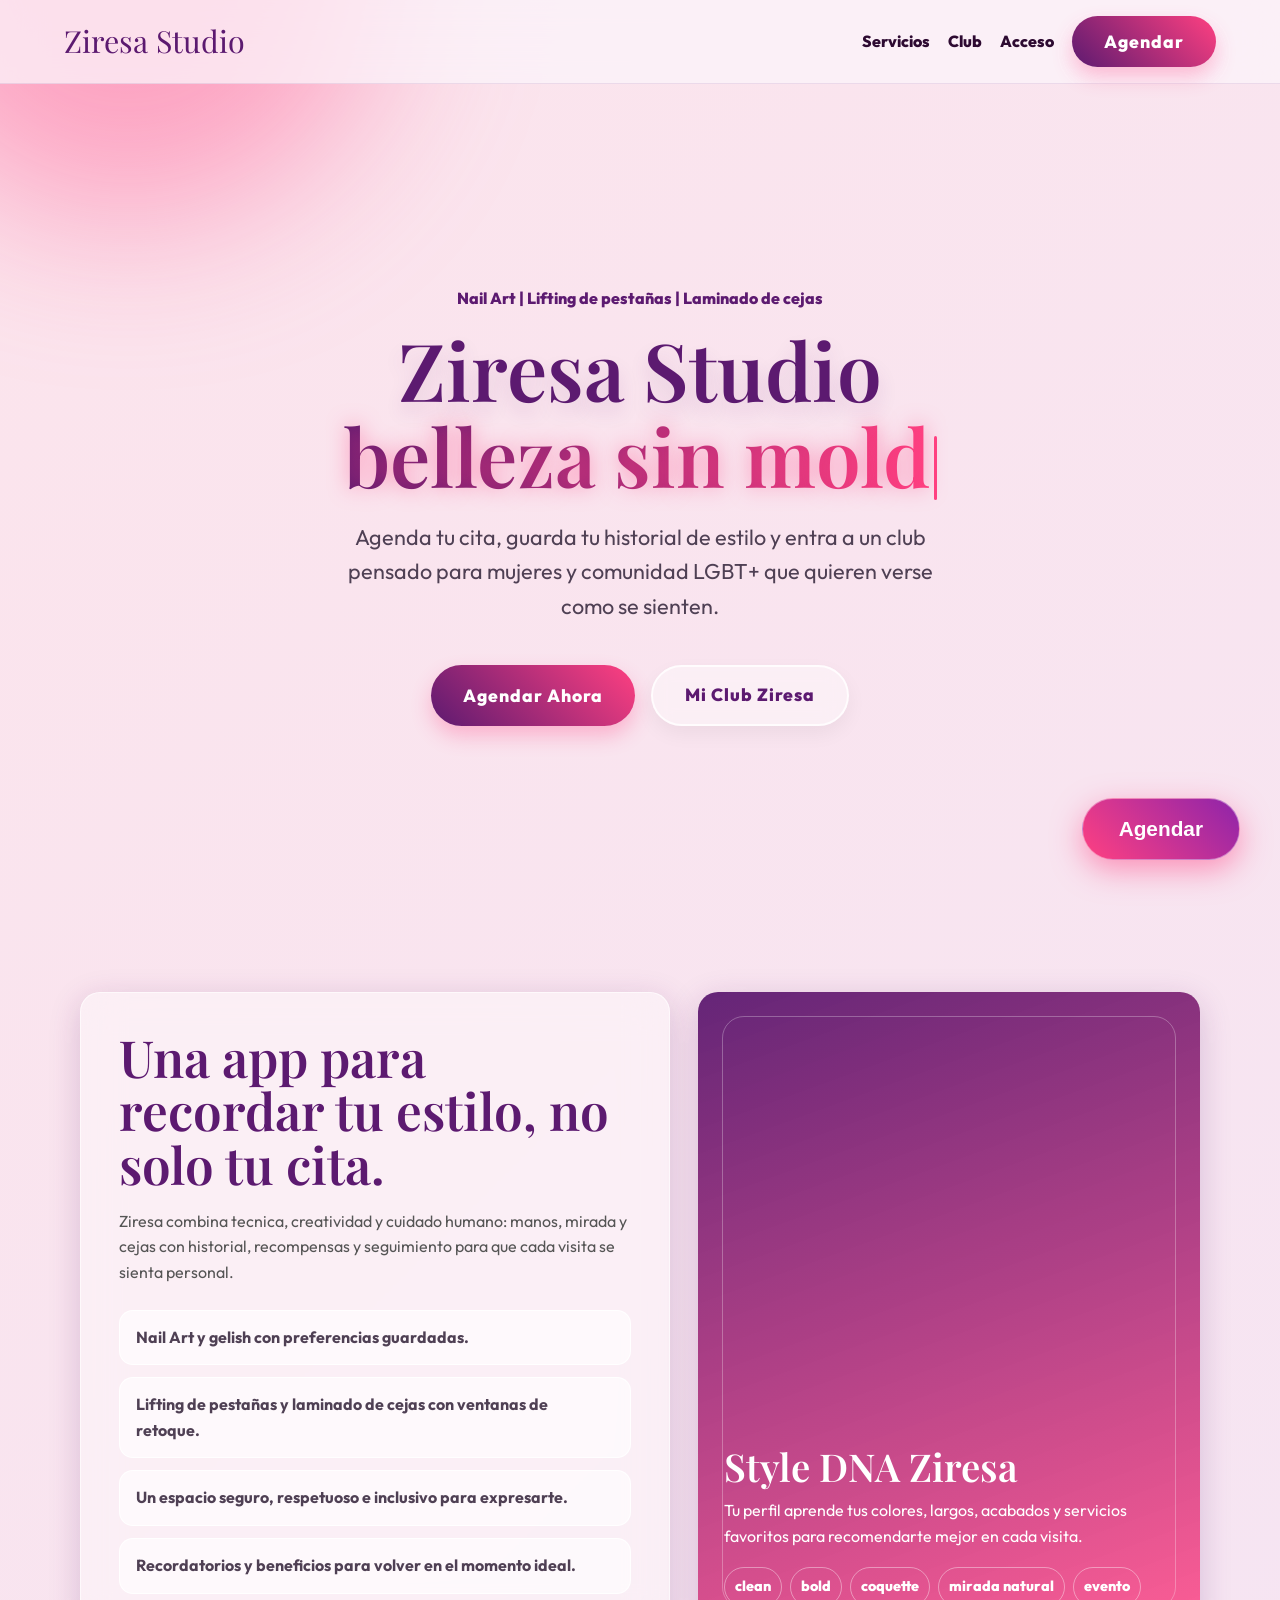
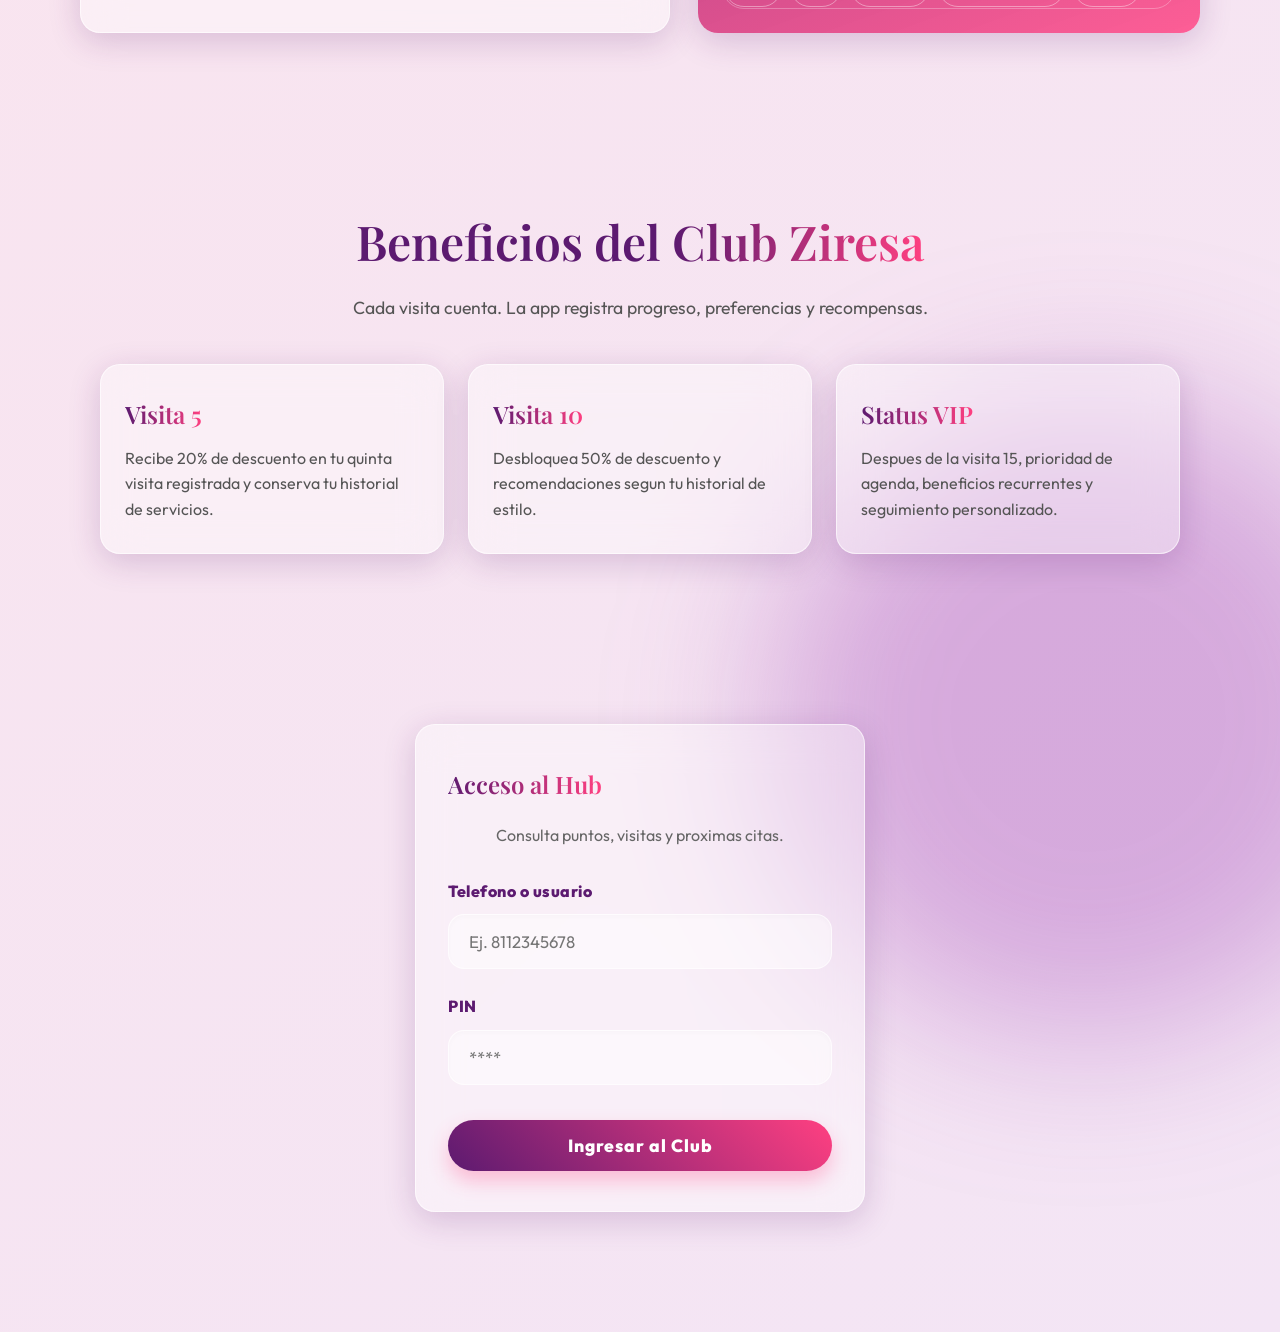
==== commit f2c3b403: "ziresa actualizacion" ====
--- a/index.html
+++ b/index.html
@@ -88,7 +88,7 @@
 
   <section class="landing-hero reveal">
     <div class="hero-kicker">Nail Art | Lifting de pestañas | Laminado de cejas</div>
-    <h1 id="hero-title">Ziresa Studio<br><span class="text-gradient text-glow">belleza sin moldes</span></h1>
+    <h1 id="hero-title">Ziresa Studio<br><span class="text-gradient text-glow" id="tw-target"></span><span class="tw-cursor" id="tw-cursor"></span></h1>
     <p id="hero-subtitle">Agenda tu cita, guarda tu historial de estilo y entra a un club pensado para mujeres y comunidad LGBT+ que quieren verse como se sienten.</p>
     <div class="hero-actions">
       <button class="btn btn-primary" onclick="openBookingModal()">Agendar Ahora</button>
@@ -111,7 +111,7 @@
       <div class="style-card">
         <h3>Style DNA Ziresa</h3>
         <p>Tu perfil aprende tus colores, largos, acabados y servicios favoritos para recomendarte mejor en cada visita.</p>
-        <div class="style-tags">
+        <div class="style-tags" id="style-tags-container">
           <span>clean</span><span>bold</span><span>coquette</span><span>mirada natural</span><span>evento</span>
         </div>
       </div>
@@ -166,7 +166,7 @@
       <h2 style="margin-bottom: 15px; font-size: 2rem;" class="text-gradient">Agendar tu Cita</h2>
       <div id="booking-msg" class="empty-state" style="display:none; margin-bottom: 16px;"></div>
 
-      <div id="book-step-1">
+      <div id="book-step-1" class="step-enter">
         <p style="margin-bottom: 22px; font-size: 1.05rem;">Paso 1: elige uno o mas servicios.</p>
         <div id="modal-services-list" style="max-height: 350px; overflow-y:auto; padding-right:8px;">Cargando servicios...</div>
         <button class="btn btn-primary" style="width:100%; margin-top:28px;" onclick="nextToStep2()">Continuar al Calendario</button>
@@ -208,23 +208,72 @@
   </div>
 
   <script>
+    /* ANTIGRAVITY UPGRADE: Ripple effect on all buttons */
+    document.addEventListener('click', (e) => {
+      const btn = e.target.closest('.btn, .fab-btn');
+      if (!btn) return;
+      const r = document.createElement('span');
+      r.className = 'ripple-span';
+      const rect = btn.getBoundingClientRect();
+      r.style.left = (e.clientX - rect.left) + 'px';
+      r.style.top  = (e.clientY - rect.top)  + 'px';
+      btn.appendChild(r);
+      r.addEventListener('animationend', () => r.remove());
+    });
+
+    /* ANTIGRAVITY UPGRADE: Header compact on scroll */
+    const appHeader = document.querySelector('.app-header');
+    if (appHeader) {
+      window.addEventListener('scroll', () => {
+        appHeader.classList.toggle('scrolled', window.scrollY > 50);
+      }, { passive: true });
+    }
+
+    /* ANTIGRAVITY UPGRADE: Typewriter on hero */
+    function typewriter(el, text, speed = 55) {
+      let i = 0;
+      el.textContent = '';
+      const cursor = document.getElementById('tw-cursor');
+      function tick() {
+        if (i < text.length) {
+          el.textContent += text[i++];
+          setTimeout(tick, speed + Math.random() * 30);
+        } else if (cursor) {
+          setTimeout(() => { if(cursor) cursor.style.display = 'none'; }, 1800);
+        }
+      }
+      tick();
+    }
+
+    /* ANTIGRAVITY UPGRADE: Reveal observer — triggers typewriter + style tags stagger */
     const revealElements = document.querySelectorAll('.reveal');
     const revealObserver = new IntersectionObserver((entries, observer) => {
       entries.forEach(entry => {
-        if(entry.isIntersecting) {
+        if (entry.isIntersecting) {
           entry.target.classList.add('active');
+          /* Trigger style-tags stagger when mission section appears */
+          const tags = entry.target.querySelector('#style-tags-container');
+          if (tags) tags.classList.add('style-tags-visible');
           observer.unobserve(entry.target);
         }
       });
     }, { threshold: 0.1 });
     revealElements.forEach(el => revealObserver.observe(el));
-    setTimeout(() => document.querySelector('.landing-hero').classList.add('active'), 100);
-
+
+    /* Hero appear + typewriter start */
+    setTimeout(() => {
+      const hero = document.querySelector('.landing-hero');
+      hero.classList.add('active');
+      setTimeout(() => typewriter(document.getElementById('tw-target'), 'belleza sin moldes'), 400);
+    }, 120);
+
+    /* ANTIGRAVITY UPGRADE: Login form — shake on error, slide-down message */
     document.getElementById('login-form').addEventListener('submit', async (e) => {
       e.preventDefault();
       const button = document.getElementById('login-button');
       const errorMsg = document.getElementById('error-msg');
       errorMsg.style.display = 'none';
+      errorMsg.classList.remove('error-reveal');
       button.disabled = true;
       button.textContent = 'Ingresando...';
       try {
@@ -243,6 +292,11 @@
       } catch (err) {
         errorMsg.textContent = err.message || 'Error de conexion';
         errorMsg.style.display = 'block';
+        void errorMsg.offsetWidth;
+        errorMsg.classList.add('error-reveal');
+        const form = document.getElementById('login-form');
+        form.classList.add('shake');
+        form.addEventListener('animationend', () => form.classList.remove('shake'), { once: true });
       } finally {
         button.disabled = false;
         button.textContent = 'Ingresar al Club';
@@ -302,8 +356,10 @@
           list.innerHTML = '<p class="empty-state">No hay servicios configurados.</p>';
           return;
         }
+        /* ANTIGRAVITY UPGRADE: Service cards with checkmark */
         list.innerHTML = allServices.map(s => `
           <button type="button" class="service-card glass-panel" onclick="toggleService('${s.id}', this)">
+            <div class="svc-check">&#10003;</div>
             <div>
               <strong style="display:block; font-size:1.1rem; margin-bottom:5px; color:var(--primary);">${s.name}</strong>
               <span style="font-size:0.95rem; color:#666;">${s.duration_minutes} min</span>
@@ -326,16 +382,29 @@
       }
     }
 
+    /* ANTIGRAVITY UPGRADE: Step transition helper */
+    function showStep(show, hide1, hide2) {
+      if(hide1) hide1.style.display = 'none';
+      if(hide2) hide2.style.display = 'none';
+      show.style.display = 'block';
+      show.classList.remove('step-enter');
+      void show.offsetWidth;
+      show.classList.add('step-enter');
+    }
     function nextToStep2() {
       if(selectedServicesIds.length === 0) { bookingMessage('Elige al menos un servicio.'); return; }
       document.getElementById('booking-msg').style.display = 'none';
-      document.getElementById('book-step-1').style.display = 'none';
-      document.getElementById('book-step-2').style.display = 'block';
+      showStep(
+        document.getElementById('book-step-2'),
+        document.getElementById('book-step-1'), null
+      );
       generateDayPicker();
     }
     function backToStep1() {
-      document.getElementById('book-step-2').style.display = 'none';
-      document.getElementById('book-step-1').style.display = 'block';
+      showStep(
+        document.getElementById('book-step-1'),
+        document.getElementById('book-step-2'), null
+      );
     }
 
     function generateDayPicker() {
@@ -389,12 +458,16 @@
     function nextToStep3() {
       if(!selectedSlot) { bookingMessage('Elige un horario disponible.'); return; }
       document.getElementById('booking-msg').style.display = 'none';
-      document.getElementById('book-step-2').style.display = 'none';
-      document.getElementById('book-step-3').style.display = 'block';
+      showStep(
+        document.getElementById('book-step-3'),
+        document.getElementById('book-step-2'), null
+      );
     }
     function backToStep2() {
-      document.getElementById('book-step-3').style.display = 'none';
-      document.getElementById('book-step-2').style.display = 'block';
+      showStep(
+        document.getElementById('book-step-2'),
+        document.getElementById('book-step-3'), null
+      );
     }
 
     async function confirmBooking() {
--- a/assets/index.css
+++ b/assets/index.css
@@ -359,15 +359,27 @@
   position: fixed;
   left: 50%;
   bottom: 28px;
-  transform: translateX(-50%);
   z-index: 3000;
   background: var(--dark-text);
   color: white;
-  padding: 12px 18px;
+  padding: 12px 22px;
   border-radius: 999px;
   box-shadow: 0 12px 28px rgba(45, 10, 49, 0.22);
   font-weight: 800;
-}
+  display: flex;
+  align-items: center;
+  gap: 10px;
+  opacity: 0;
+  transform: translateX(-50%) translateY(14px);
+  transition: opacity 0.3s ease, transform 0.35s cubic-bezier(0.34, 1.56, 0.64, 1);
+}
+.toast.toast-show {
+  opacity: 1;
+  transform: translateX(-50%) translateY(0);
+}
+.toast.toast-success { background: var(--success); }
+.toast.toast-error   { background: var(--danger); }
+.toast.toast-info    { background: var(--primary); }
 
 @media (prefers-reduced-motion: reduce) {
   *, *::before, *::after {
@@ -455,3 +467,174 @@
     padding: 5px;
   }
 }
+
+/* ================================================================
+   ANTIGRAVITY UPGRADE: Premium Animations & Interactions v2
+   ================================================================ */
+
+/* --- Shimmer Skeleton Screens --- */
+@keyframes shimmer {
+  0%   { background-position: -200% 0; }
+  100% { background-position:  200% 0; }
+}
+.skeleton-block {
+  background: linear-gradient(90deg,
+    rgba(255,255,255,0.3) 0%,
+    rgba(255,255,255,0.7) 50%,
+    rgba(255,255,255,0.3) 100%);
+  background-size: 200% 100%;
+  animation: shimmer 1.6s ease-in-out infinite;
+  border-radius: 10px;
+}
+.skeleton-line { height: 14px; margin-bottom: 10px; }
+.skeleton-line.w-full { width: 100%; }
+.skeleton-line.w-70   { width: 70%; }
+.skeleton-line.w-40   { width: 40%; }
+.skeleton-card {
+  padding: 20px;
+  background: rgba(255,255,255,0.45);
+  border-radius: var(--radius-md);
+  border: 1px solid rgba(255,255,255,0.8);
+  margin-bottom: 12px;
+}
+
+/* --- Shake for Error States --- */
+@keyframes shake {
+  0%, 100% { transform: translateX(0); }
+  15%  { transform: translateX(-7px); }
+  30%  { transform: translateX( 7px); }
+  45%  { transform: translateX(-5px); }
+  60%  { transform: translateX( 5px); }
+  75%  { transform: translateX(-2px); }
+  90%  { transform: translateX( 2px); }
+}
+.shake { animation: shake 0.5s cubic-bezier(0.36, 0.07, 0.19, 0.97) both; }
+
+/* --- Ripple on Buttons --- */
+@keyframes rippleEffect {
+  0%   { transform: scale(0); opacity: 0.5; }
+  100% { transform: scale(4); opacity: 0; }
+}
+.btn { position: relative; overflow: hidden; }
+.ripple-span {
+  position: absolute;
+  border-radius: 50%;
+  background: rgba(255,255,255,0.35);
+  pointer-events: none;
+  width: 60px; height: 60px;
+  margin-top: -30px; margin-left: -30px;
+  animation: rippleEffect 0.65s linear forwards;
+}
+
+/* --- Tab Panel Fade-in --- */
+@keyframes tabFadeIn {
+  from { opacity: 0; transform: translateY(14px); }
+  to   { opacity: 1; transform: translateY(0); }
+}
+.tab-panel-active {
+  animation: tabFadeIn 0.32s cubic-bezier(0.25, 0.8, 0.25, 1) both;
+}
+
+/* --- Header Scroll Compact --- */
+.app-header {
+  transition: padding 0.3s ease, background 0.3s ease, box-shadow 0.3s ease;
+}
+.app-header.scrolled {
+  padding-top: 8px !important;
+  padding-bottom: 8px !important;
+  background: rgba(252, 244, 250, 0.95) !important;
+  box-shadow: 0 4px 24px rgba(92,26,112,0.1);
+}
+
+/* --- Booking Modal Step Slide --- */
+@keyframes stepSlideIn {
+  from { opacity: 0; transform: translateX(24px); }
+  to   { opacity: 1; transform: translateX(0); }
+}
+.step-enter { animation: stepSlideIn 0.3s cubic-bezier(0.25, 0.8, 0.25, 1) forwards; }
+
+/* --- Service Card Checkmark --- */
+.service-card { position: relative; }
+.svc-check {
+  position: absolute; top: 12px; right: 12px;
+  width: 24px; height: 24px;
+  background: var(--accent); border-radius: 50%;
+  display: flex; align-items: center; justify-content: center;
+  opacity: 0; transform: scale(0) rotate(-30deg);
+  transition: all 0.28s cubic-bezier(0.34, 1.56, 0.64, 1);
+  color: white; font-size: 0.75rem; font-weight: 900;
+  pointer-events: none;
+}
+.service-card.selected .svc-check { opacity: 1; transform: scale(1) rotate(0deg); }
+.service-card.selected { transform: translateY(-2px) scale(1.01) !important; }
+
+/* --- FAB Hover Pause --- */
+.fab-btn:hover {
+  animation-play-state: paused;
+  box-shadow: 0 0 0 10px rgba(255,64,129,0.12), 0 10px 30px rgba(255,64,129,0.5);
+}
+
+/* --- Style Tags Stagger --- */
+.style-tags span { opacity: 0; transform: translateY(8px); }
+.style-tags-visible span {
+  animation: tagReveal 0.35s cubic-bezier(0.25, 0.8, 0.25, 1) forwards;
+}
+@keyframes tagReveal { to { opacity: 1; transform: translateY(0); } }
+.style-tags-visible span:nth-child(1) { animation-delay: 0.05s; }
+.style-tags-visible span:nth-child(2) { animation-delay: 0.12s; }
+.style-tags-visible span:nth-child(3) { animation-delay: 0.19s; }
+.style-tags-visible span:nth-child(4) { animation-delay: 0.26s; }
+.style-tags-visible span:nth-child(5) { animation-delay: 0.33s; }
+
+/* --- Club Cards Stagger --- */
+.club-grid .club-card.reveal { transition-delay: 0s; }
+.club-grid .club-card.reveal:nth-child(2) { transition-delay: 0.13s; }
+.club-grid .club-card.reveal:nth-child(3) { transition-delay: 0.26s; }
+
+/* --- Mission List Items Stagger --- */
+.mission-list div {
+  opacity: 0; transform: translateX(-12px);
+  transition: opacity 0.35s ease, transform 0.35s ease;
+}
+.reveal.active .mission-list div { opacity: 1; transform: translateX(0); }
+.reveal.active .mission-list div:nth-child(1) { transition-delay: 0.1s; }
+.reveal.active .mission-list div:nth-child(2) { transition-delay: 0.2s; }
+.reveal.active .mission-list div:nth-child(3) { transition-delay: 0.3s; }
+.reveal.active .mission-list div:nth-child(4) { transition-delay: 0.4s; }
+
+/* --- Typewriter Cursor --- */
+@keyframes cursorBlink {
+  0%, 100% { opacity: 1; }
+  50% { opacity: 0; }
+}
+.tw-cursor {
+  display: inline-block; width: 3px; height: 0.8em;
+  background: var(--accent); margin-left: 4px;
+  vertical-align: middle; border-radius: 2px;
+  animation: cursorBlink 0.8s ease infinite;
+}
+
+/* --- Loyalty Milestone Pop --- */
+@keyframes milestonePop {
+  0%   { transform: translate(-50%, -50%) scale(0.4); }
+  65%  { transform: translate(-50%, -50%) scale(1.3); }
+  100% { transform: translate(-50%, -50%) scale(1); }
+}
+.loyalty-milestone.reached {
+  animation: milestonePop 0.45s cubic-bezier(0.34, 1.56, 0.64, 1) both;
+}
+
+/* --- CountUp value pop --- */
+@keyframes numPop {
+  0%   { transform: scale(0.75); opacity: 0; }
+  70%  { transform: scale(1.08); }
+  100% { transform: scale(1); opacity: 1; }
+}
+.value-pop { animation: numPop 0.4s cubic-bezier(0.34, 1.56, 0.64, 1) both; }
+
+/* --- Error message slide-down --- */
+@keyframes slideDown {
+  from { opacity: 0; transform: translateY(-8px); }
+  to   { opacity: 1; transform: translateY(0); }
+}
+.error-reveal { animation: slideDown 0.3s ease forwards; }
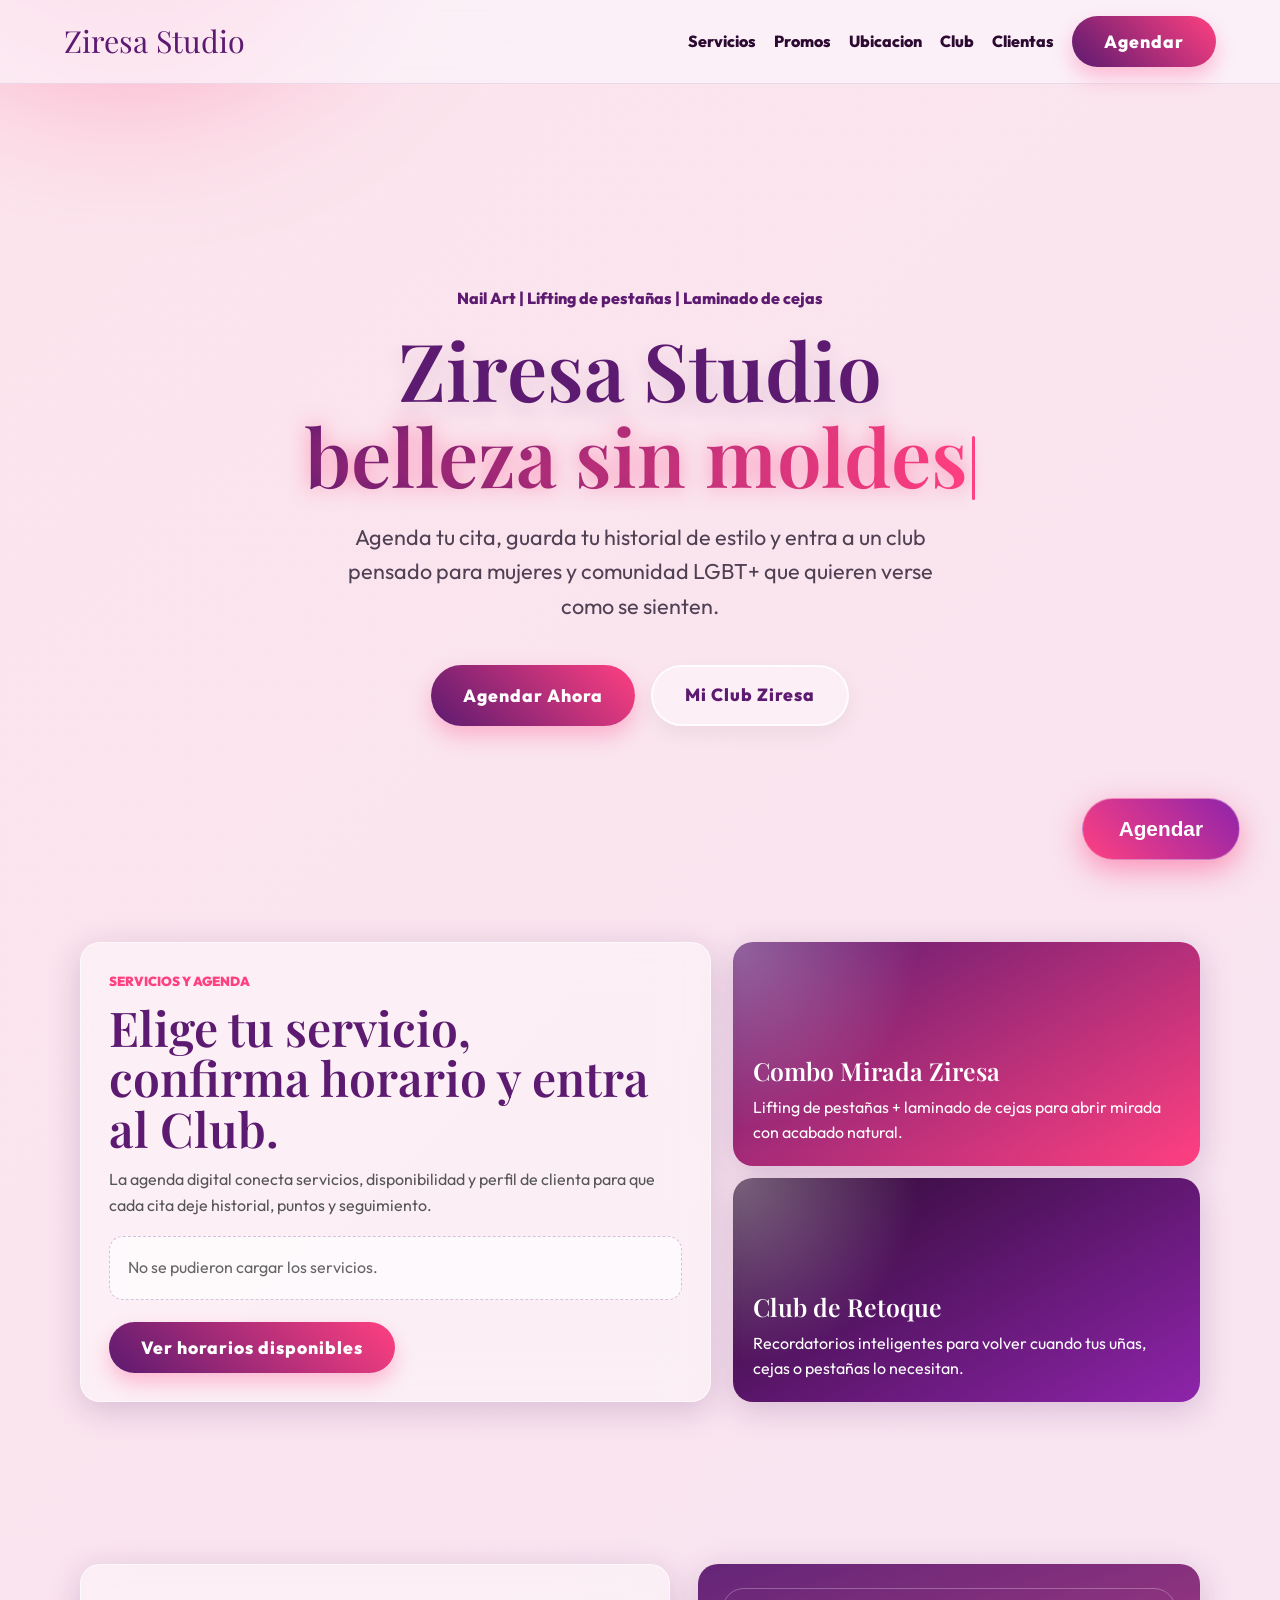
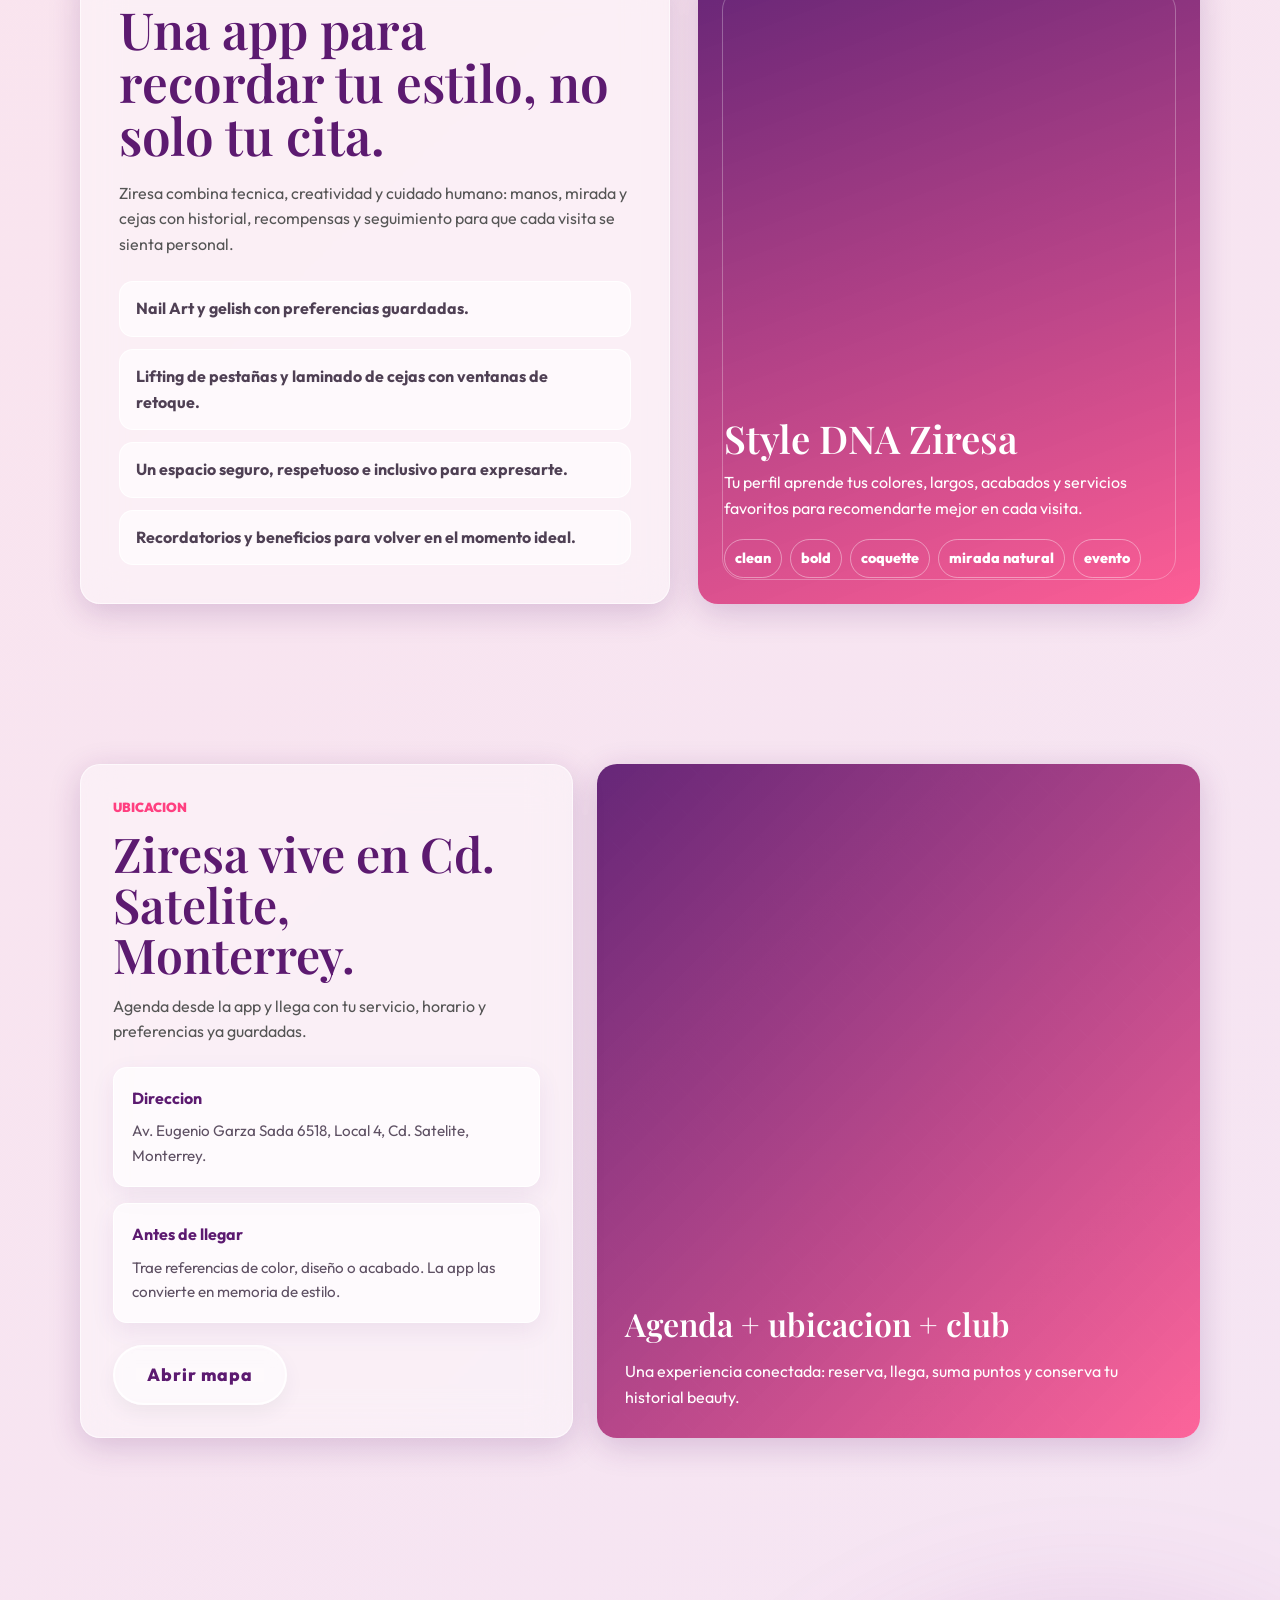
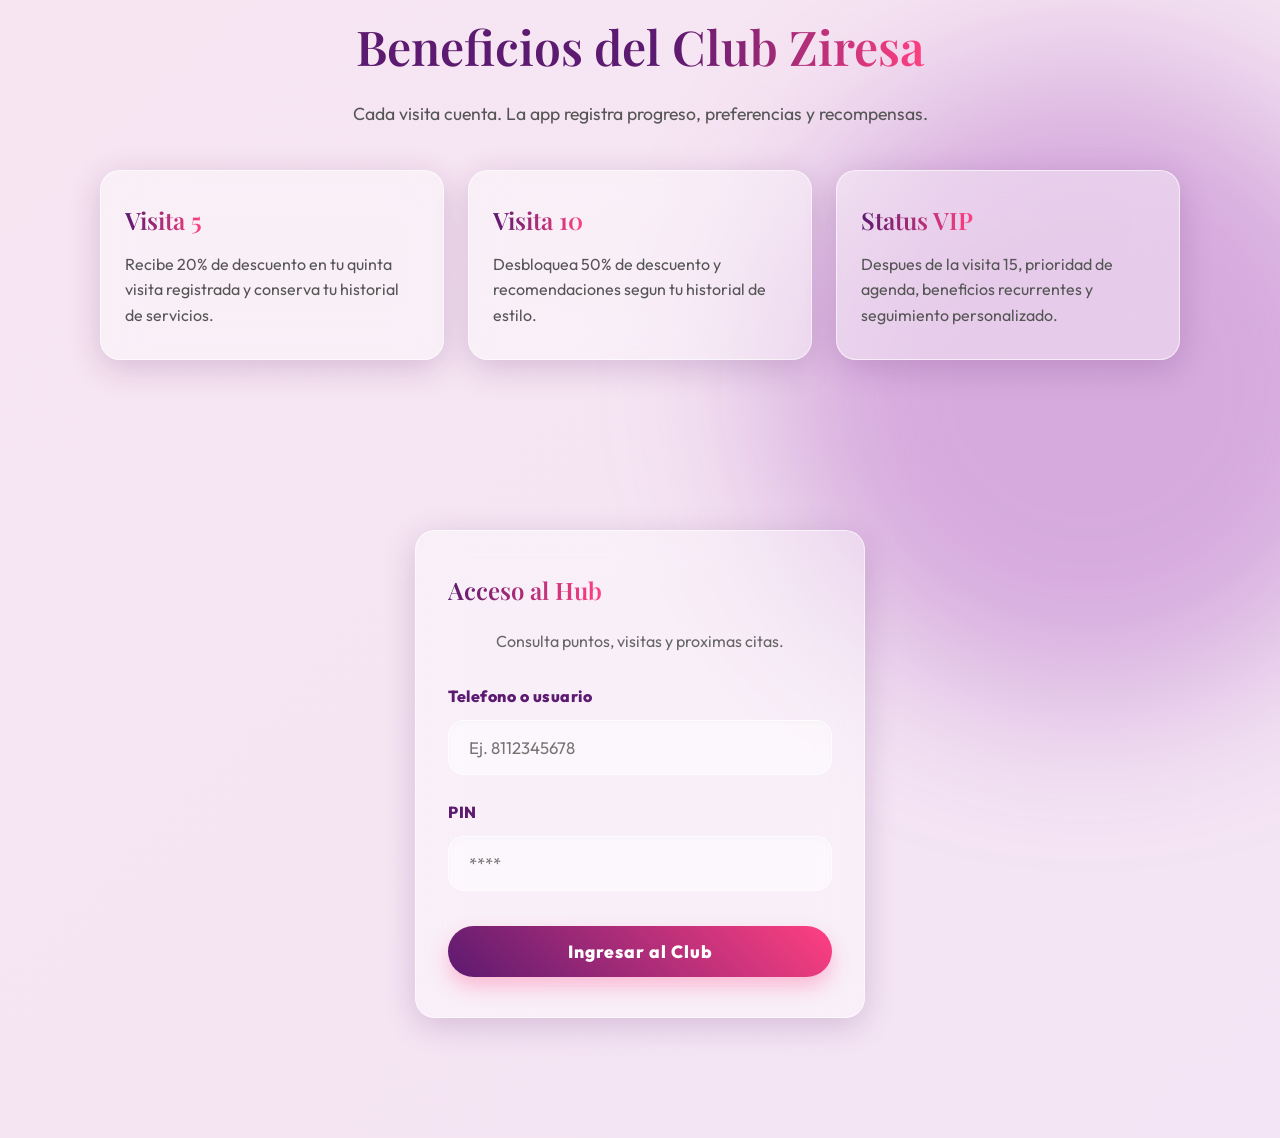
==== commit b31f1370: "update 226" ====
--- a/index.html
+++ b/index.html
@@ -45,6 +45,19 @@
     .landing-hero h1 { font-size: clamp(3rem, 8vw, 5rem); margin-bottom: 20px; line-height: 1.08; text-shadow: 0 10px 20px rgba(92, 26, 112, 0.12); }
     .landing-hero p { font-size: clamp(1.05rem, 2.2vw, 1.35rem); max-width: 640px; margin-bottom: 42px; color: #4f4054; }
     .hero-actions { display: flex; gap: 16px; flex-wrap: wrap; justify-content: center; }
+    .launch-section { padding: 30px 20px 82px; position: relative; z-index: 10; }
+    .launch-wrap { max-width: 1120px; margin: 0 auto; display: grid; grid-template-columns: 1.15fr 0.85fr; gap: 22px; align-items: stretch; }
+    .launch-panel { padding: 28px; }
+    .service-preview-list { display: grid; gap: 10px; margin-top: 18px; }
+    .service-preview-row { display: flex; justify-content: space-between; gap: 14px; align-items: center; padding: 14px 16px; background: rgba(255,255,255,0.68); border: 1px solid rgba(255,255,255,0.92); border-radius: var(--radius-md); }
+    .service-preview-row strong { color: var(--primary); }
+    .service-preview-row span { color: #6a5c6d; font-size: 0.9rem; }
+    .price-pill { color: white; background: linear-gradient(135deg, var(--primary), var(--accent)); border-radius: 999px; padding: 7px 10px; font-weight: 900; white-space: nowrap; }
+    .promo-stack { display: grid; gap: 12px; }
+    .promo-card { padding: 20px; min-height: 130px; display: grid; align-content: end; color: white; background: radial-gradient(circle at top left, rgba(255,255,255,0.32), transparent 36%), linear-gradient(150deg, var(--primary), var(--accent)); border-radius: var(--radius-lg); box-shadow: var(--glass-shadow); }
+    .promo-card:nth-child(2) { background: radial-gradient(circle at top left, rgba(255,255,255,0.36), transparent 36%), linear-gradient(150deg, #2d0a31, #8e24aa); }
+    .promo-card h3, .promo-card p { color: white; }
+    .promo-card h3 { font-size: 1.55rem; margin-bottom: 4px; }
     .mission-section { padding: 80px 20px; position: relative; z-index: 10; }
     .mission-wrap { max-width: 1120px; margin: 0 auto; display: grid; grid-template-columns: 1.08fr 0.92fr; gap: 28px; align-items: stretch; }
     .mission-copy { padding: 38px; }
@@ -64,9 +77,16 @@
     .club-card h3 { margin-bottom: 12px; font-size: 1.5rem; }
     .login-section { padding: 80px 20px 120px; position: relative; z-index:10; }
     .login-card { max-width: 450px; margin: 0 auto; padding: 40px 32px; }
+    .location-section { padding: 80px 20px; position: relative; z-index: 10; }
+    .location-wrap { max-width: 1120px; margin: 0 auto; display: grid; grid-template-columns: 0.9fr 1.1fr; gap: 24px; align-items: stretch; }
+    .location-card { padding: 32px; }
+    .map-panel { min-height: 360px; padding: 28px; display: grid; align-content: end; background: linear-gradient(135deg, rgba(92,26,112,0.94), rgba(255,64,129,0.78)), repeating-linear-gradient(45deg, rgba(255,255,255,0.14) 0 1px, transparent 1px 18px); color: white; border-radius: var(--radius-lg); box-shadow: var(--glass-shadow); }
+    .map-panel h3, .map-panel p { color: white; }
+    .map-panel h3 { font-size: 2rem; margin-bottom: 10px; }
     @media (max-width: 860px) {
       .app-header { position: relative; align-items: flex-start; flex-direction: column; }
       .app-nav { width: 100%; overflow-x: auto; padding-bottom: 4px; }
+      .launch-wrap, .location-wrap { grid-template-columns: 1fr; }
       .mission-wrap { grid-template-columns: 1fr; }
       .mission-copy { padding: 26px; }
     }
@@ -80,8 +100,10 @@
     <a class="brand-wordmark" href="index.html">Ziresa Studio</a>
     <nav class="app-nav" aria-label="Principal">
       <a href="#servicios">Servicios</a>
+      <a href="#promos">Promos</a>
+      <a href="#ubicacion">Ubicacion</a>
       <a href="#club">Club</a>
-      <a href="#login">Acceso</a>
+      <a href="#login">Clientas</a>
       <button class="btn btn-primary" onclick="openBookingModal()">Agendar</button>
     </nav>
   </header>
@@ -93,6 +115,30 @@
     <div class="hero-actions">
       <button class="btn btn-primary" onclick="openBookingModal()">Agendar Ahora</button>
       <a href="#login" class="btn btn-outline">Mi Club Ziresa</a>
+    </div>
+  </section>
+
+  <section class="launch-section reveal" id="promos">
+    <div class="launch-wrap">
+      <div class="launch-panel glass-panel">
+        <div class="section-eyebrow">Servicios y agenda</div>
+        <h2 style="font-size: clamp(2rem, 4vw, 3rem); line-height:1.05;">Elige tu servicio, confirma horario y entra al Club.</h2>
+        <p style="margin-top:14px;">La agenda digital conecta servicios, disponibilidad y perfil de clienta para que cada cita deje historial, puntos y seguimiento.</p>
+        <div id="service-preview-list" class="service-preview-list">
+          <div class="empty-state">Cargando servicios destacados...</div>
+        </div>
+        <button class="btn btn-primary" style="margin-top:22px;" onclick="openBookingModal()">Ver horarios disponibles</button>
+      </div>
+      <div class="promo-stack">
+        <article class="promo-card">
+          <h3>Combo Mirada Ziresa</h3>
+          <p>Lifting de pesta&ntilde;as + laminado de cejas para abrir mirada con acabado natural.</p>
+        </article>
+        <article class="promo-card">
+          <h3>Club de Retoque</h3>
+          <p>Recordatorios inteligentes para volver cuando tus u&ntilde;as, cejas o pesta&ntilde;as lo necesitan.</p>
+        </article>
+      </div>
     </div>
   </section>
 
@@ -114,6 +160,31 @@
         <div class="style-tags" id="style-tags-container">
           <span>clean</span><span>bold</span><span>coquette</span><span>mirada natural</span><span>evento</span>
         </div>
+      </div>
+    </div>
+  </section>
+
+  <section class="location-section reveal" id="ubicacion">
+    <div class="location-wrap">
+      <div class="location-card glass-panel">
+        <div class="section-eyebrow">Ubicacion</div>
+        <h2 style="font-size: clamp(2rem, 4vw, 3rem); line-height:1.05;">Ziresa vive en Cd. Satelite, Monterrey.</h2>
+        <p style="margin-top:14px;">Agenda desde la app y llega con tu servicio, horario y preferencias ya guardadas.</p>
+        <div class="mini-grid" style="margin-top:22px;">
+          <div class="info-card">
+            <h4>Direccion</h4>
+            <p>Av. Eugenio Garza Sada 6518, Local 4, Cd. Satelite, Monterrey.</p>
+          </div>
+          <div class="info-card">
+            <h4>Antes de llegar</h4>
+            <p>Trae referencias de color, dise&ntilde;o o acabado. La app las convierte en memoria de estilo.</p>
+          </div>
+        </div>
+        <a class="btn btn-outline" style="margin-top:22px;" href="https://www.google.com/maps/search/?api=1&query=Av.%20Eugenio%20Garza%20Sada%206518%20Local%204%20Cd.%20Satelite%20Monterrey" target="_blank" rel="noopener">Abrir mapa</a>
+      </div>
+      <div class="map-panel">
+        <h3>Agenda + ubicacion + club</h3>
+        <p>Una experiencia conectada: reserva, llega, suma puntos y conserva tu historial beauty.</p>
       </div>
     </div>
   </section>
@@ -320,6 +391,31 @@
         }
         if(data.media && data.media.hero_subtitle) document.getElementById('hero-subtitle').textContent = data.media.hero_subtitle;
       } catch (e) {}
+    }
+
+    async function loadServicePreview() {
+      const box = document.getElementById('service-preview-list');
+      if(!box) return;
+      try {
+        const res = await fetch('api/services/list.php');
+        const data = await res.json();
+        const services = (data.services || []).slice(0, 5);
+        if(!services.length) {
+          box.innerHTML = '<p class="empty-state">Pronto veras aqui el menu de servicios.</p>';
+          return;
+        }
+        box.innerHTML = services.map(s => `
+          <div class="service-preview-row">
+            <div>
+              <strong>${s.name}</strong>
+              <span>${s.duration_minutes} min · ${s.points_reward || 0} puntos Club</span>
+            </div>
+            <div class="price-pill">$${s.price}</div>
+          </div>
+        `).join('');
+      } catch (e) {
+        box.innerHTML = '<p class="empty-state">No se pudieron cargar los servicios.</p>';
+      }
     }
 
     function openBookingModal() {
@@ -511,6 +607,7 @@
       }
     }
     loadPublicSettings();
+    loadServicePreview();
     if('serviceWorker' in navigator) {
       window.addEventListener('load', () => navigator.serviceWorker.register('service-worker.js').catch(() => {}));
     }
--- a/assets/index.css
+++ b/assets/index.css
@@ -348,6 +348,78 @@
   font-size: 0.92rem;
   margin-top: 3px;
 }
+.mini-grid {
+  display: grid;
+  grid-template-columns: repeat(auto-fit, minmax(220px, 1fr));
+  gap: 16px;
+}
+.info-card {
+  background: rgba(255,255,255,0.68);
+  border: 1px solid rgba(255,255,255,0.9);
+  border-radius: var(--radius-md);
+  padding: 18px;
+  box-shadow: 0 8px 24px rgba(92, 26, 112, 0.08);
+}
+.info-card h4 {
+  color: var(--primary);
+  margin-bottom: 8px;
+  font-size: 1rem;
+}
+.info-card p, .info-card li {
+  color: #5f5164;
+  font-size: 0.95rem;
+}
+.section-eyebrow {
+  color: var(--accent);
+  font-weight: 900;
+  text-transform: uppercase;
+  letter-spacing: 0;
+  font-size: 0.82rem;
+  margin-bottom: 10px;
+}
+.admin-section-head {
+  display: flex;
+  justify-content: space-between;
+  align-items: flex-start;
+  gap: 16px;
+  margin-bottom: 22px;
+}
+.admin-section-head p {
+  max-width: 720px;
+}
+.finance-form {
+  display: grid;
+  grid-template-columns: 1fr 1fr 1fr;
+  gap: 14px;
+  align-items: end;
+}
+.finance-form .form-group {
+  margin-bottom: 0;
+}
+.finance-list {
+  display: grid;
+  gap: 10px;
+  margin-top: 18px;
+}
+.money-positive { color: var(--success); font-weight: 900; }
+.money-negative { color: var(--danger); font-weight: 900; }
+.nav-icon {
+  display: inline-flex;
+  align-items: center;
+  justify-content: center;
+  width: 24px;
+  height: 24px;
+  margin-right: 8px;
+  border-radius: 8px;
+  background: rgba(92,26,112,0.08);
+  color: var(--primary);
+  font-size: 0.72rem;
+  font-weight: 900;
+}
+.sidebar-nav a.active .nav-icon {
+  background: rgba(255,255,255,0.2);
+  color: white;
+}
 .empty-state {
   padding: 18px;
   background: rgba(255,255,255,0.62);
@@ -397,14 +469,18 @@
   }
   .sidebar {
     position: fixed;
-    left: 0;
-    right: 0;
-    bottom: 0;
-    width: 100%;
+    left: 50%;
+    right: auto;
+    bottom: 12px;
+    width: min(calc(100% - 20px), 620px);
+    transform: translateX(-50%);
     z-index: 1500;
-    padding: 10px;
+    padding: 8px;
     border-right: none;
-    border-top: 1px solid rgba(255,255,255,0.75);
+    border: 1px solid rgba(255,255,255,0.78);
+    border-radius: 999px;
+    background: rgba(45, 10, 49, 0.72);
+    box-shadow: 0 18px 44px rgba(45, 10, 49, 0.26);
   }
   .sidebar-logo {
     display: none;
@@ -414,16 +490,40 @@
     grid-auto-flow: column;
     grid-auto-columns: 1fr;
     gap: 6px;
+    position: relative;
   }
   .sidebar-nav li {
     margin: 0;
   }
   .sidebar-nav a {
-    padding: 11px 8px;
+    padding: 10px 6px;
     min-height: 44px;
     text-align: center;
-    font-size: 0.86rem;
-    border-radius: var(--radius-sm);
+    font-size: 0.75rem;
+    border-radius: 999px;
+    color: rgba(255,255,255,0.76);
+    border-color: transparent;
+    white-space: nowrap;
+    transform: none;
+  }
+  .sidebar-nav a:hover {
+    transform: none;
+    background: rgba(255,255,255,0.12);
+    color: white;
+  }
+  .sidebar-nav a.active {
+    background: linear-gradient(135deg, var(--primary), var(--accent));
+    color: white;
+    box-shadow: 0 10px 24px rgba(255, 64, 129, 0.32);
+  }
+  .nav-icon {
+    display: block;
+    margin: 0 auto 2px;
+    width: 22px;
+    height: 18px;
+    background: transparent;
+    color: inherit;
+    font-size: 0.68rem;
   }
   .main-content {
     padding: 28px 16px;
@@ -465,6 +565,12 @@
   .month-day {
     min-height: 62px;
     padding: 5px;
+  }
+  .finance-form {
+    grid-template-columns: 1fr;
+  }
+  .admin-section-head {
+    flex-direction: column;
   }
 }
 
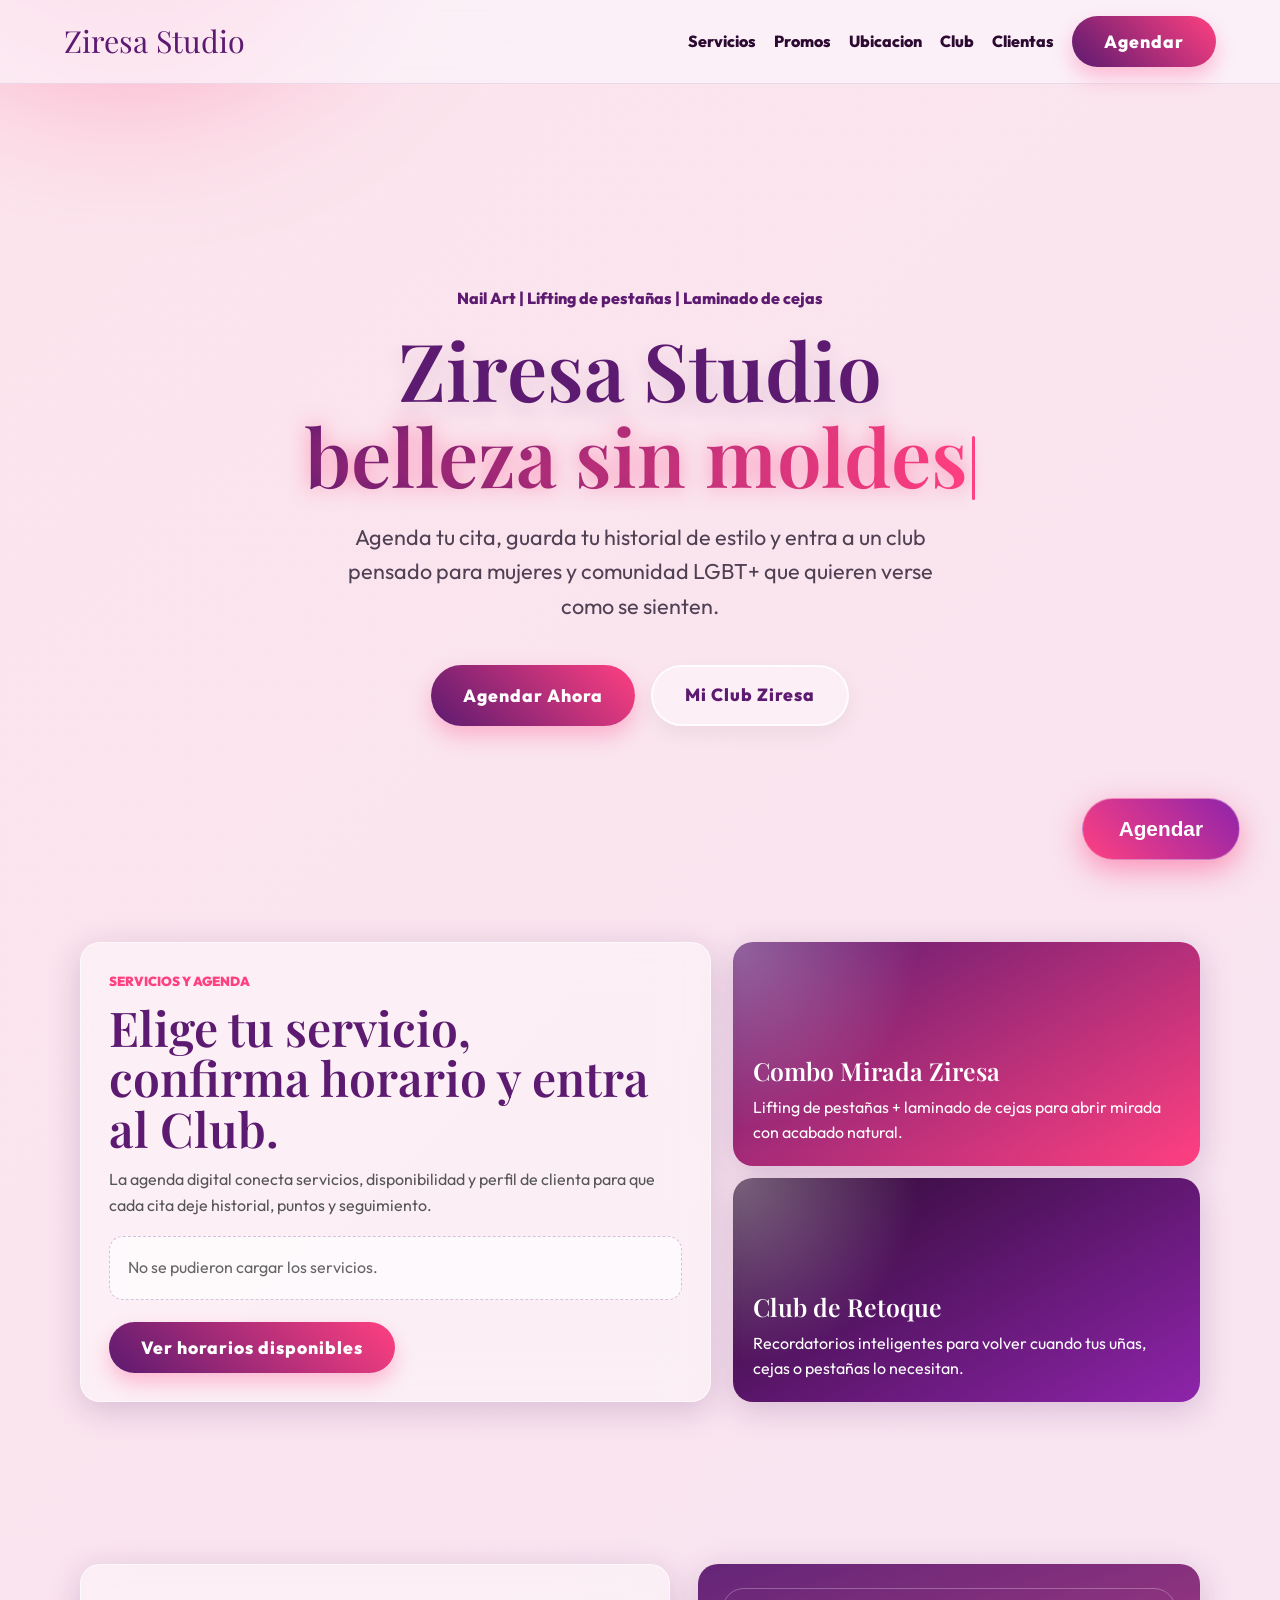
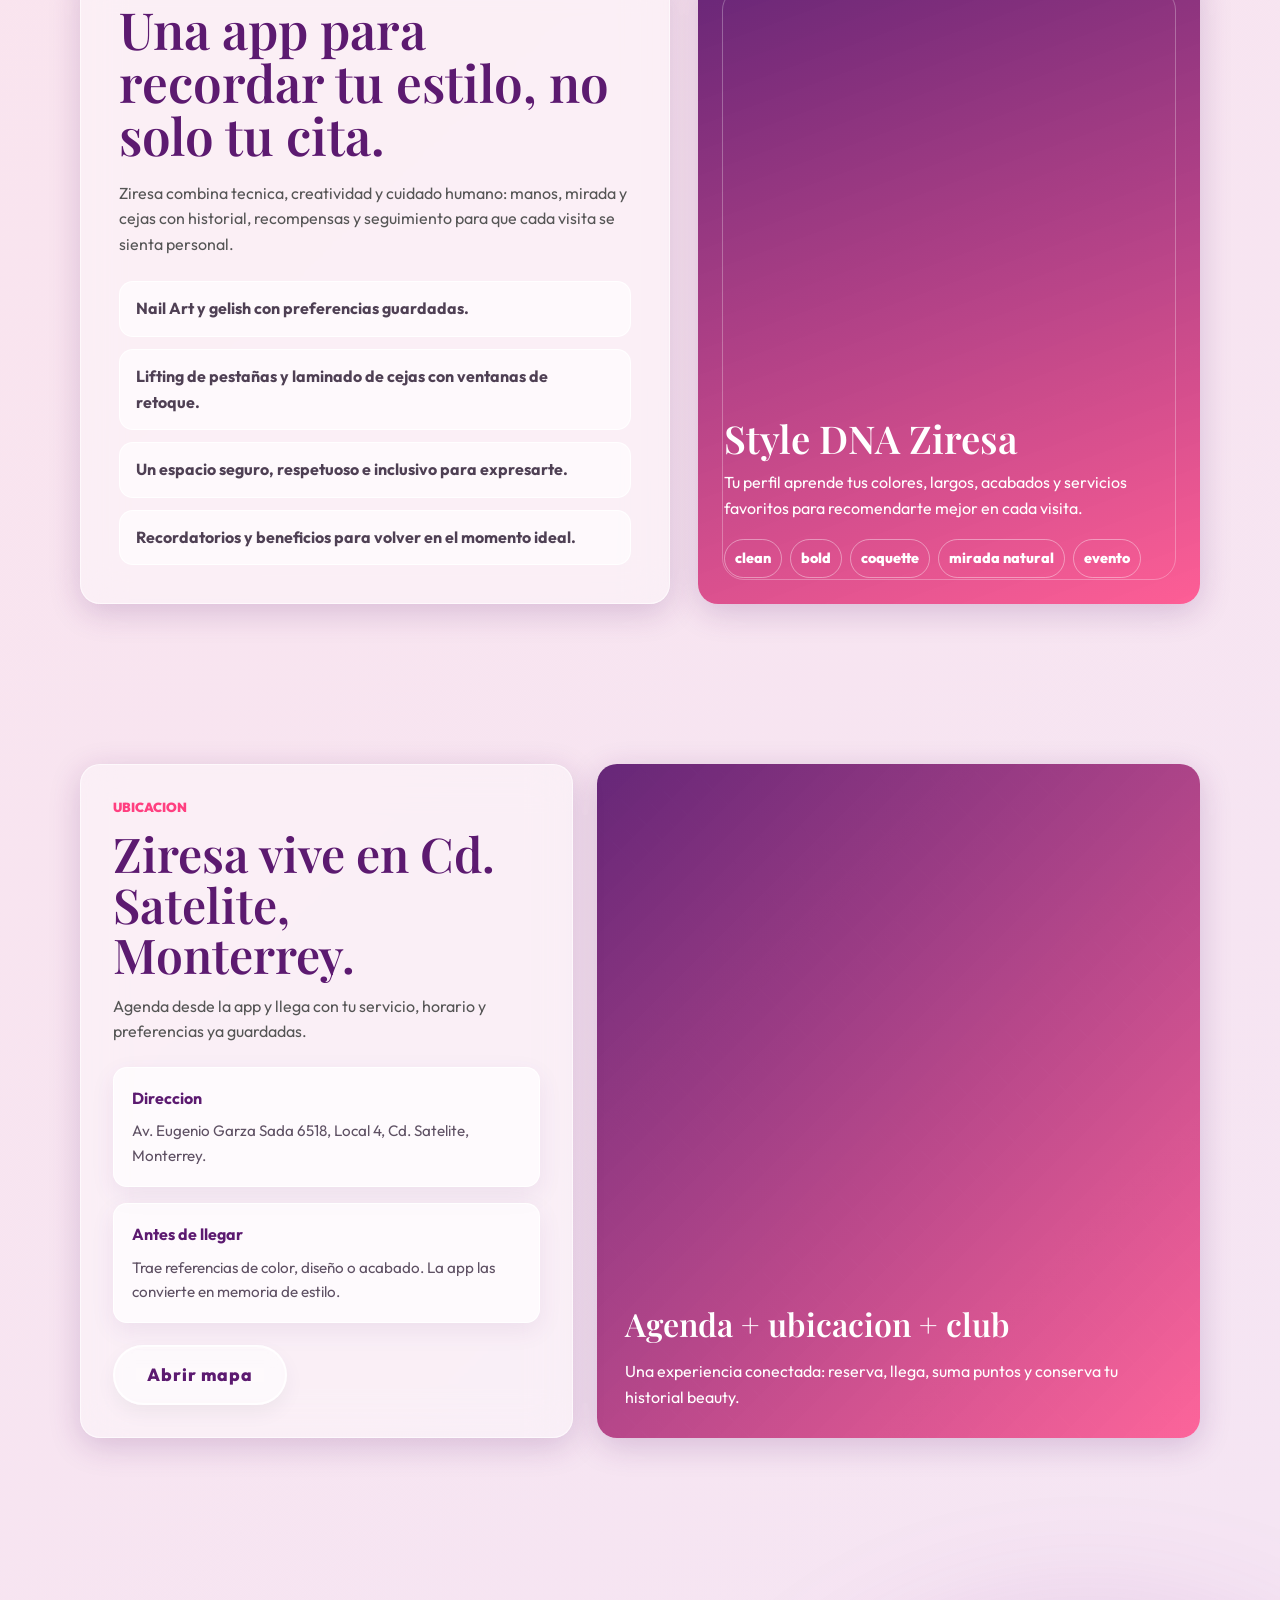
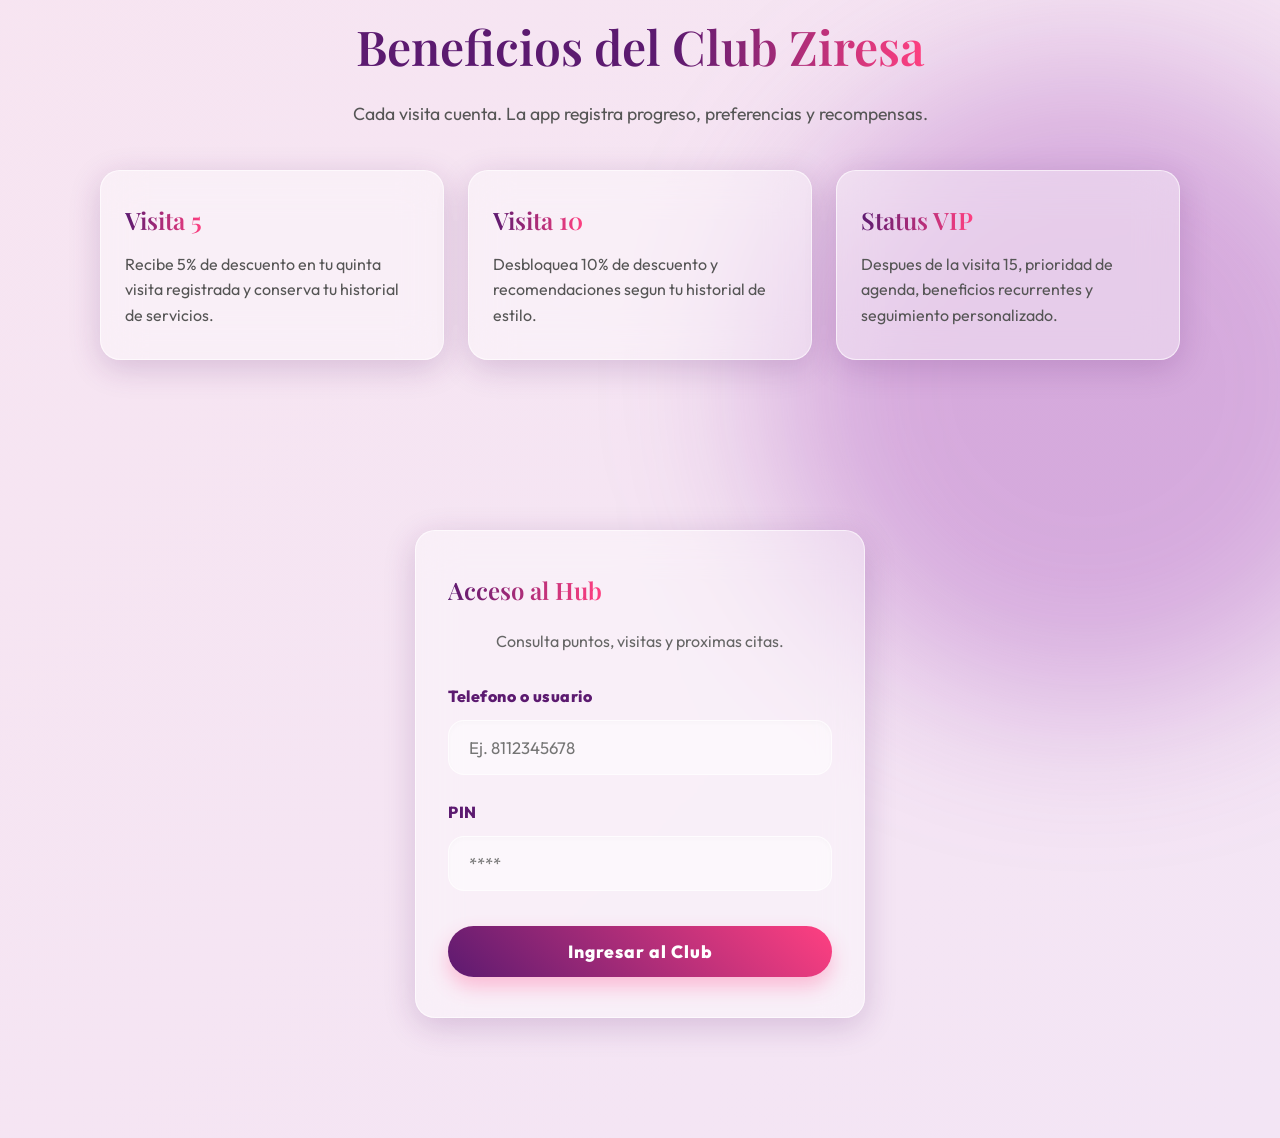
==== commit f5cd5bb1: "waLLET" ====
--- a/index.html
+++ b/index.html
@@ -195,11 +195,11 @@
     <div class="club-grid">
       <div class="club-card glass-panel reveal">
         <h3 class="text-gradient">Visita 5</h3>
-        <p>Recibe 20% de descuento en tu quinta visita registrada y conserva tu historial de servicios.</p>
+        <p>Recibe 5% de descuento en tu quinta visita registrada y conserva tu historial de servicios.</p>
       </div>
       <div class="club-card glass-panel reveal">
         <h3 class="text-gradient">Visita 10</h3>
-        <p>Desbloquea 50% de descuento y recomendaciones segun tu historial de estilo.</p>
+        <p>Desbloquea 10% de descuento y recomendaciones segun tu historial de estilo.</p>
       </div>
       <div class="club-card glass-panel reveal">
         <h3 class="text-gradient">Status VIP</h3>
--- a/assets/index.css
+++ b/assets/index.css
@@ -403,6 +403,157 @@
 }
 .money-positive { color: var(--success); font-weight: 900; }
 .money-negative { color: var(--danger); font-weight: 900; }
+.wallet-card {
+  position: relative;
+  overflow: hidden;
+  display: grid;
+  gap: 16px;
+  padding: 28px;
+  color: white;
+  background:
+    radial-gradient(circle at 8% 0%, rgba(255,255,255,0.72), transparent 34%),
+    radial-gradient(circle at 94% 14%, rgba(255,215,238,0.5), transparent 28%),
+    linear-gradient(145deg, var(--primary), var(--accent));
+  border-radius: 28px;
+  box-shadow: 0 24px 60px rgba(92, 26, 112, 0.25);
+}
+.wallet-card::before {
+  content: "";
+  position: absolute;
+  inset: 14px;
+  border: 1px solid rgba(255,255,255,0.26);
+  border-radius: 22px;
+  pointer-events: none;
+}
+.wallet-card > * { position: relative; z-index: 1; }
+.wallet-top {
+  display: flex;
+  justify-content: space-between;
+  gap: 16px;
+  align-items: flex-start;
+}
+.wallet-brand {
+  font-family: var(--font-serif);
+  font-size: clamp(2rem, 6vw, 3.2rem);
+  color: white;
+  line-height: 1;
+}
+.wallet-label {
+  color: rgba(255,255,255,0.78);
+  text-transform: uppercase;
+  font-size: 0.72rem;
+  font-weight: 900;
+  letter-spacing: 0;
+}
+.wallet-client-name {
+  color: white;
+  font-size: clamp(1.7rem, 5vw, 2.6rem);
+  line-height: 1.05;
+}
+.wallet-benefit {
+  display: inline-flex;
+  align-items: center;
+  justify-content: center;
+  min-height: 38px;
+  padding: 8px 13px;
+  background: rgba(255,255,255,0.18);
+  border: 1px solid rgba(255,255,255,0.3);
+  border-radius: 999px;
+  color: white;
+  font-weight: 900;
+  white-space: nowrap;
+}
+.wallet-metrics {
+  display: grid;
+  grid-template-columns: repeat(3, 1fr);
+  gap: 10px;
+}
+.wallet-metric {
+  background: rgba(255,255,255,0.14);
+  border: 1px solid rgba(255,255,255,0.24);
+  border-radius: 16px;
+  padding: 12px;
+}
+.wallet-metric strong {
+  display: block;
+  color: white;
+  font-size: 1.65rem;
+  line-height: 1;
+}
+.wallet-progress {
+  height: 14px;
+  border-radius: 999px;
+  background: rgba(255,255,255,0.2);
+  overflow: hidden;
+}
+.wallet-progress span {
+  display: block;
+  height: 100%;
+  width: 0%;
+  border-radius: inherit;
+  background: white;
+  transition: width 0.6s ease;
+}
+.wallet-stamps {
+  display: grid;
+  grid-template-columns: repeat(5, minmax(0, 1fr));
+  gap: 8px;
+}
+.wallet-stamp {
+  position: relative;
+  min-height: 46px;
+  display: grid;
+  place-items: center;
+  background: rgba(255,255,255,0.12);
+  border: 1px dashed rgba(255,255,255,0.34);
+  border-radius: 15px;
+  color: rgba(255,255,255,0.68);
+  font-size: 1.2rem;
+}
+.wallet-stamp b {
+  position: absolute;
+  right: 6px;
+  bottom: 3px;
+  font-size: 0.62rem;
+}
+.wallet-stamp.reached {
+  background: white;
+  border-style: solid;
+  color: var(--primary);
+  box-shadow: 0 8px 18px rgba(255,255,255,0.16);
+}
+.wallet-actions {
+  display: flex;
+  flex-wrap: wrap;
+  gap: 10px;
+}
+.client-visit-control {
+  display: grid;
+  grid-template-columns: 1fr auto;
+  gap: 12px;
+  align-items: center;
+}
+.visit-stepper {
+  display: inline-grid;
+  grid-template-columns: 38px 52px 38px;
+  gap: 6px;
+  align-items: center;
+}
+.visit-stepper button {
+  min-width: 38px;
+  min-height: 38px;
+  border: 0;
+  border-radius: 12px;
+  background: rgba(92,26,112,0.1);
+  color: var(--primary);
+  font-weight: 900;
+  cursor: pointer;
+}
+.visit-stepper span {
+  text-align: center;
+  font-weight: 900;
+  color: var(--primary);
+}
 .nav-icon {
   display: inline-flex;
   align-items: center;
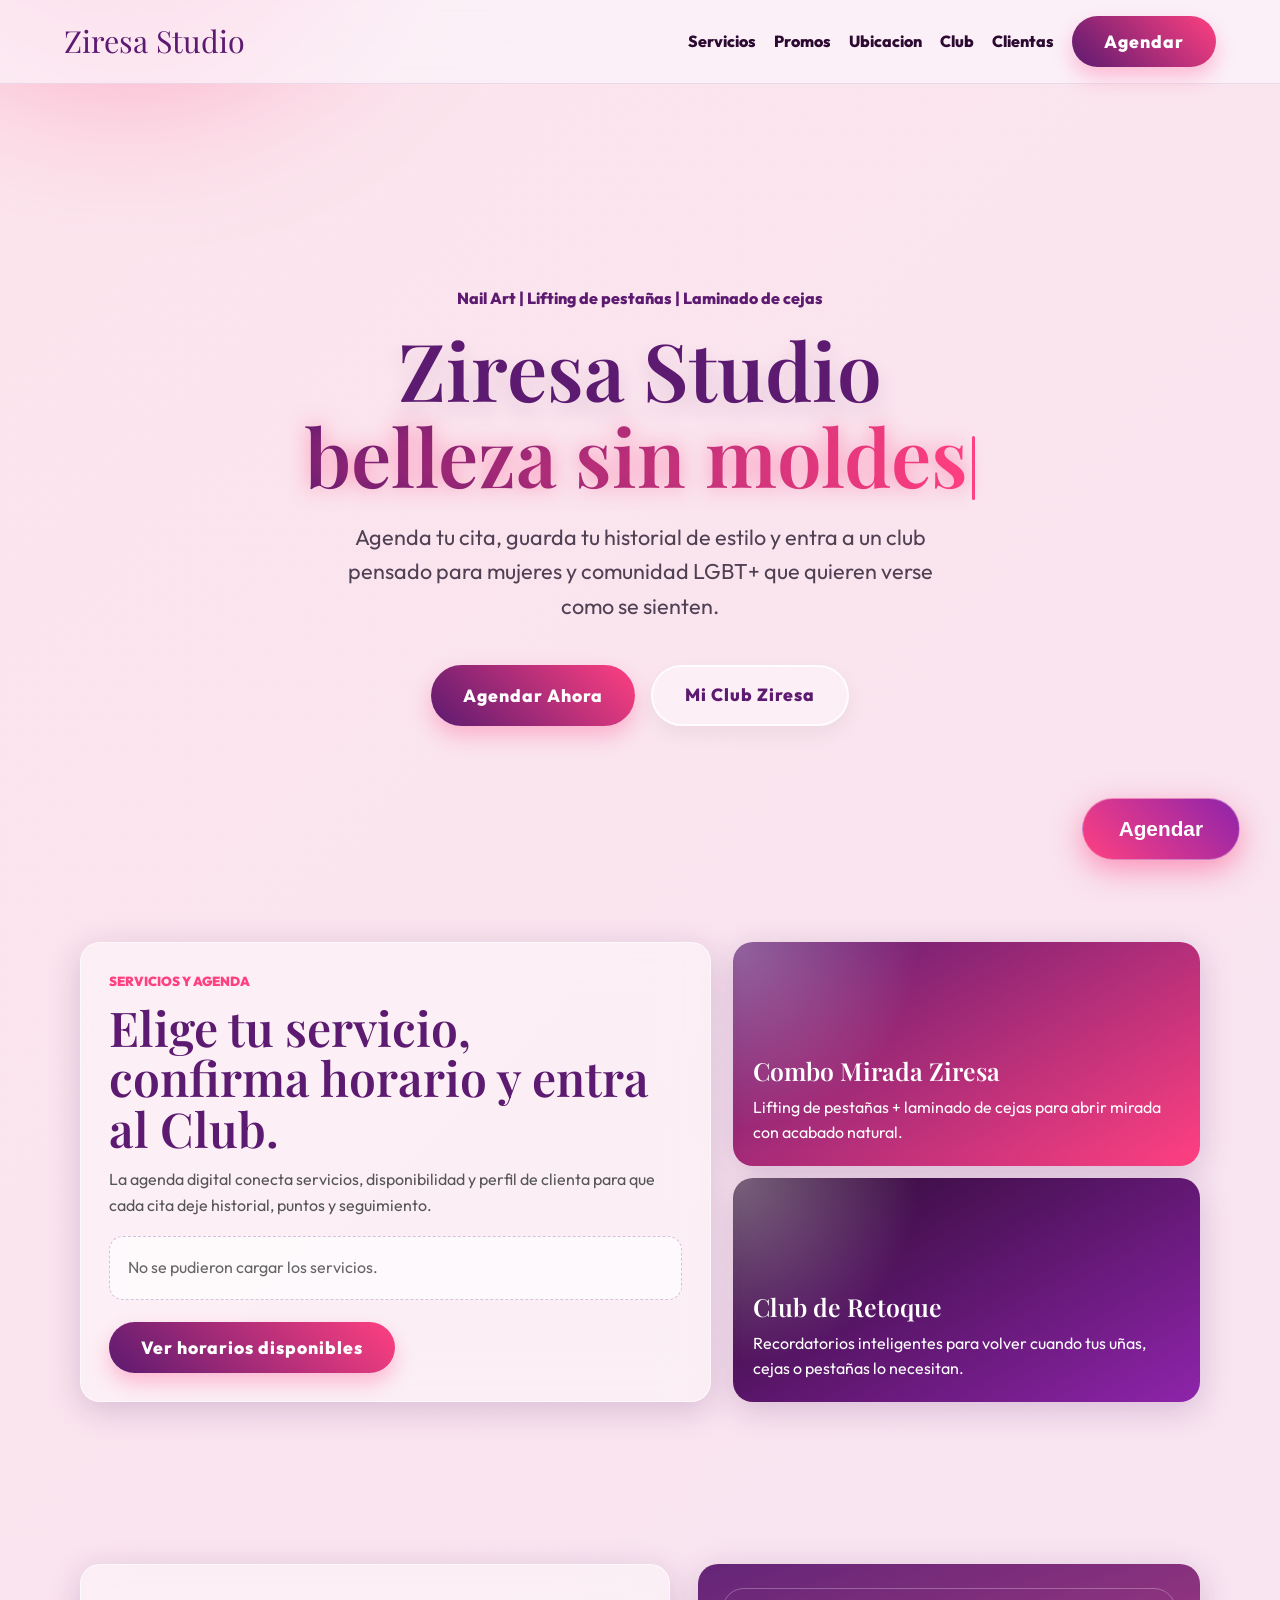
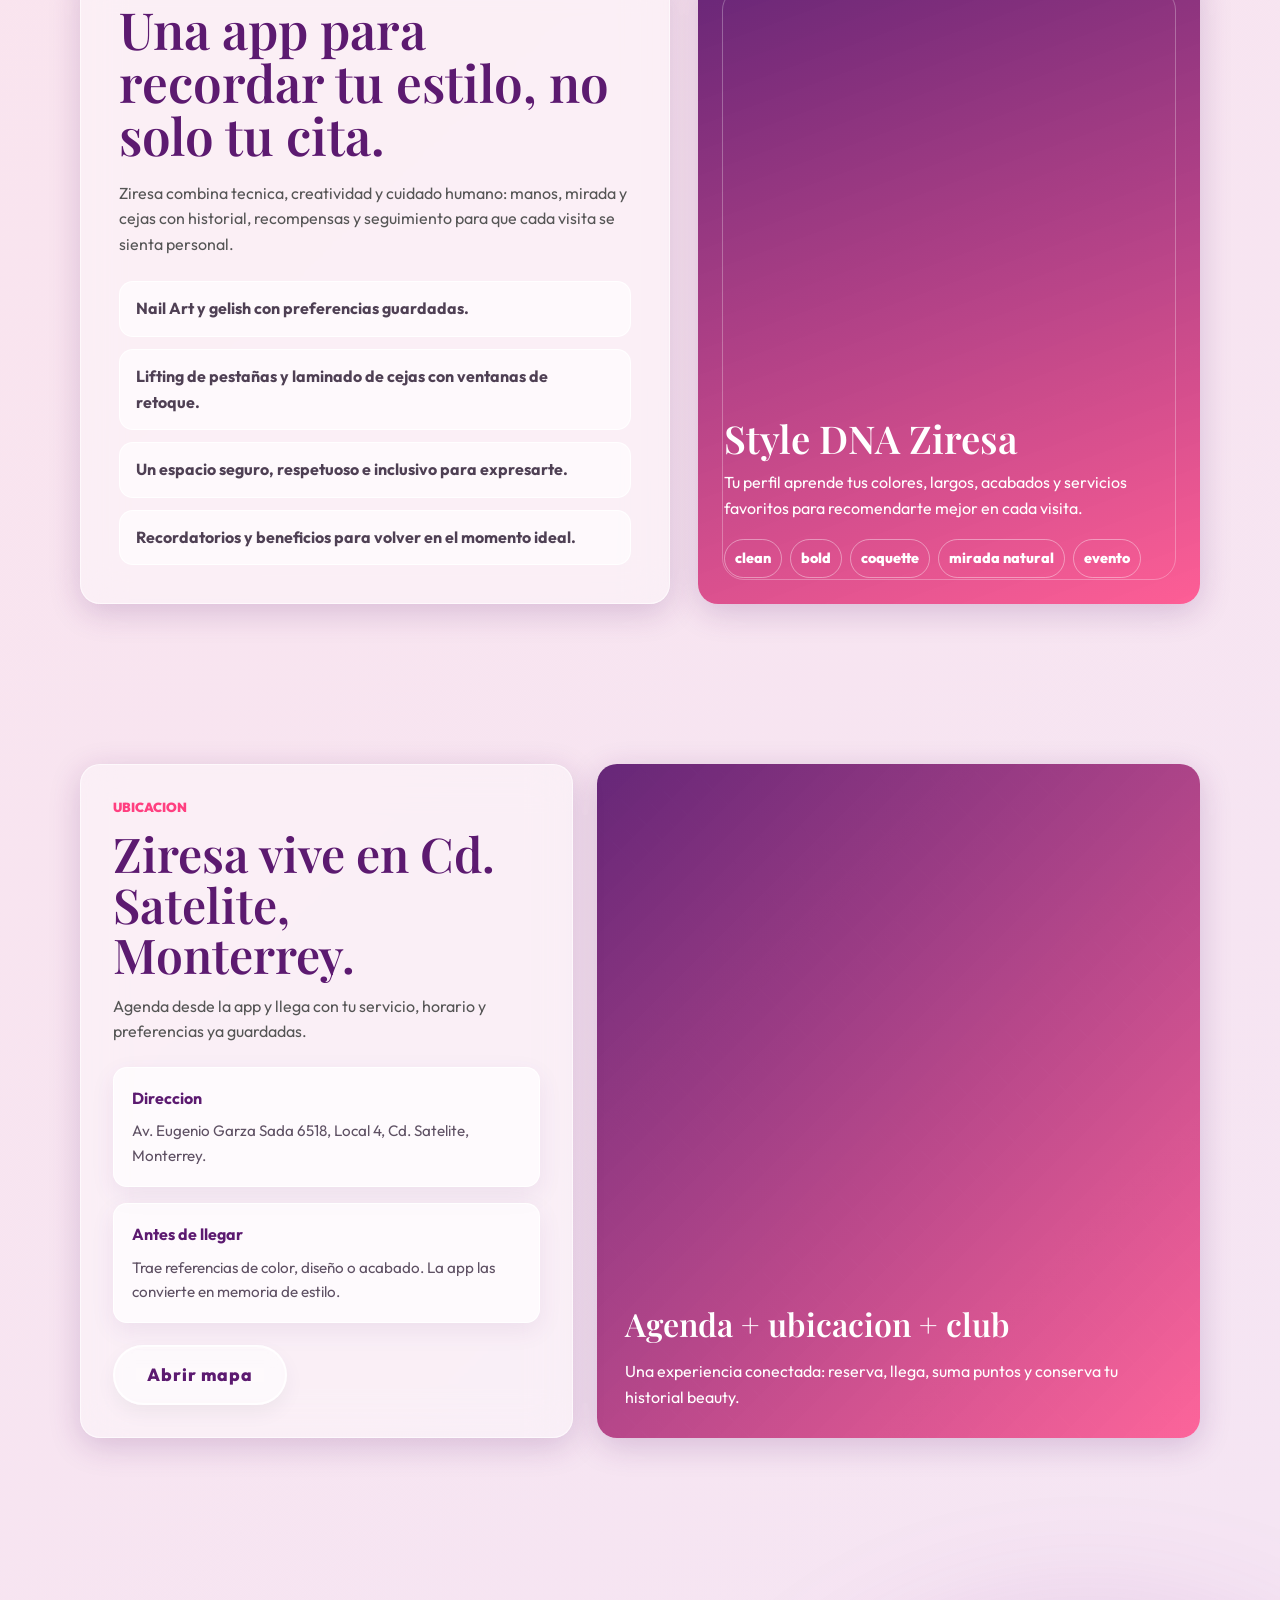
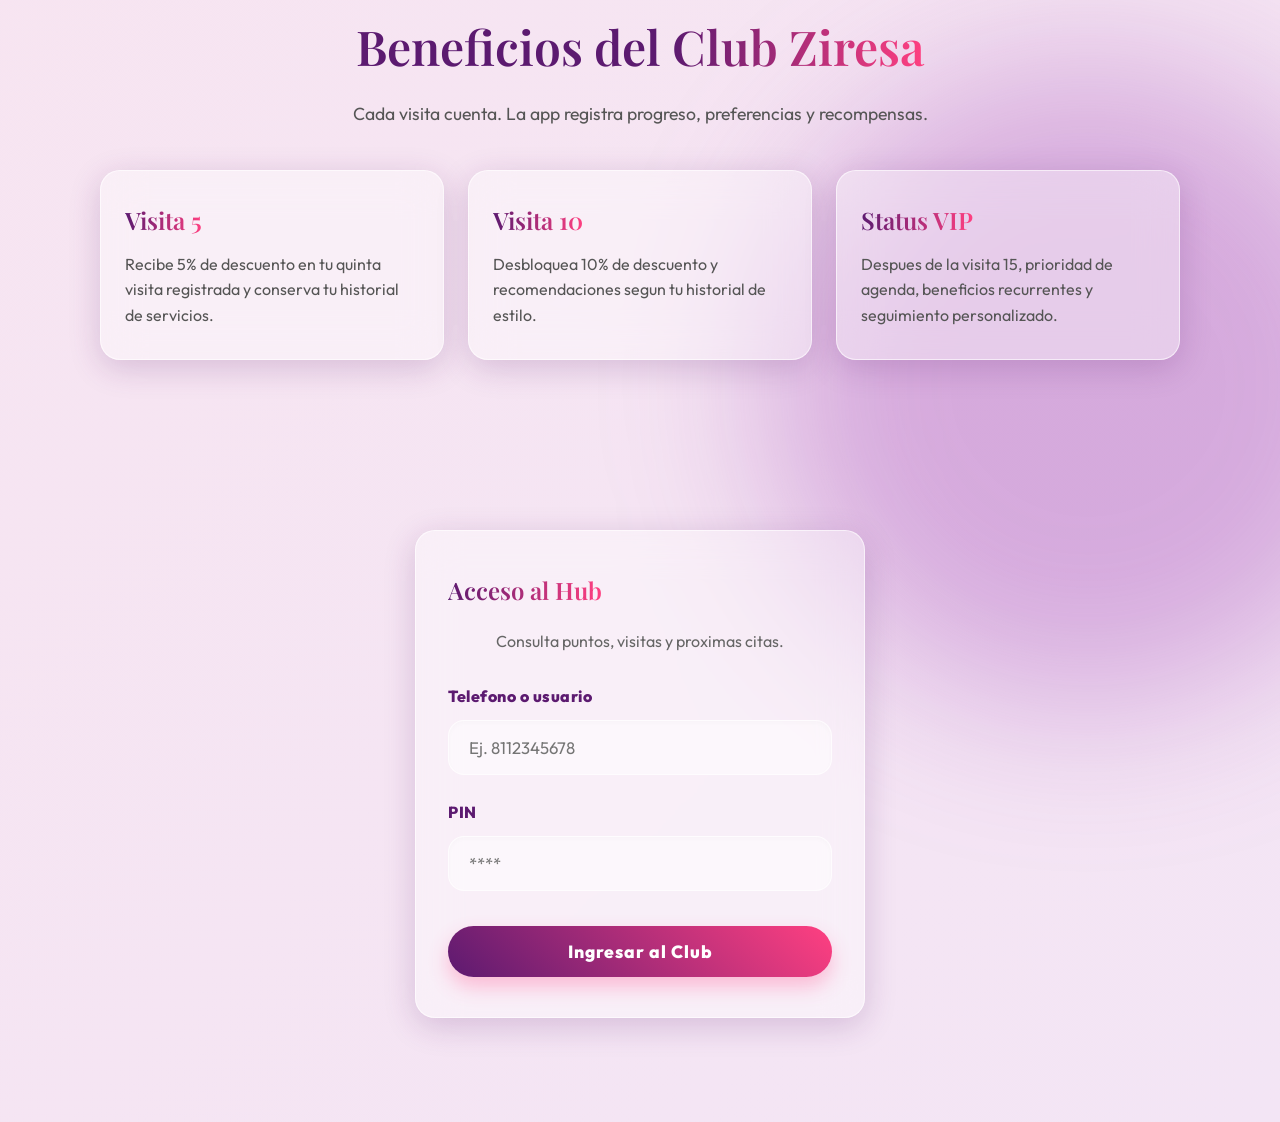
==== commit dc37a30b: "nwe" ====
--- a/index.html
+++ b/index.html
@@ -129,7 +129,7 @@
         </div>
         <button class="btn btn-primary" style="margin-top:22px;" onclick="openBookingModal()">Ver horarios disponibles</button>
       </div>
-      <div class="promo-stack">
+      <div class="promo-stack" id="promo-stack">
         <article class="promo-card">
           <h3>Combo Mirada Ziresa</h3>
           <p>Lifting de pesta&ntilde;as + laminado de cejas para abrir mirada con acabado natural.</p>
@@ -147,7 +147,7 @@
       <div class="mission-copy glass-panel">
         <h2>Una app para recordar tu estilo, no solo tu cita.</h2>
         <p>Ziresa combina tecnica, creatividad y cuidado humano: manos, mirada y cejas con historial, recompensas y seguimiento para que cada visita se sienta personal.</p>
-        <div class="mission-list">
+        <div class="mission-list" id="trust-points-list">
           <div>Nail Art y gelish con preferencias guardadas.</div>
           <div>Lifting de pestañas y laminado de cejas con ventanas de retoque.</div>
           <div>Un espacio seguro, respetuoso e inclusivo para expresarte.</div>
@@ -390,7 +390,26 @@
           document.getElementById('hero-title').innerHTML = `${data.media.hero_title}<br><span class="text-gradient text-glow">belleza sin moldes</span>`;
         }
         if(data.media && data.media.hero_subtitle) document.getElementById('hero-subtitle').textContent = data.media.hero_subtitle;
+        renderPromotions(data.promotions || []);
+        renderTrustPoints(data.trust_points || (data.brand ? data.brand.values : []) || []);
       } catch (e) {}
+    }
+
+    function renderPromotions(promotions) {
+      const box = document.getElementById('promo-stack');
+      if(!box || !promotions.length) return;
+      box.innerHTML = promotions.slice(0, 3).map(promo => `
+        <article class="promo-card">
+          <h3>${promo.title || 'Promo Ziresa'}</h3>
+          <p>${promo.description || ''}</p>
+        </article>
+      `).join('');
+    }
+
+    function renderTrustPoints(points) {
+      const box = document.getElementById('trust-points-list');
+      if(!box || !points.length) return;
+      box.innerHTML = points.slice(0, 5).map(point => `<div>${typeof point === 'string' ? point : (point.text || '')}</div>`).join('');
     }
 
     async function loadServicePreview() {
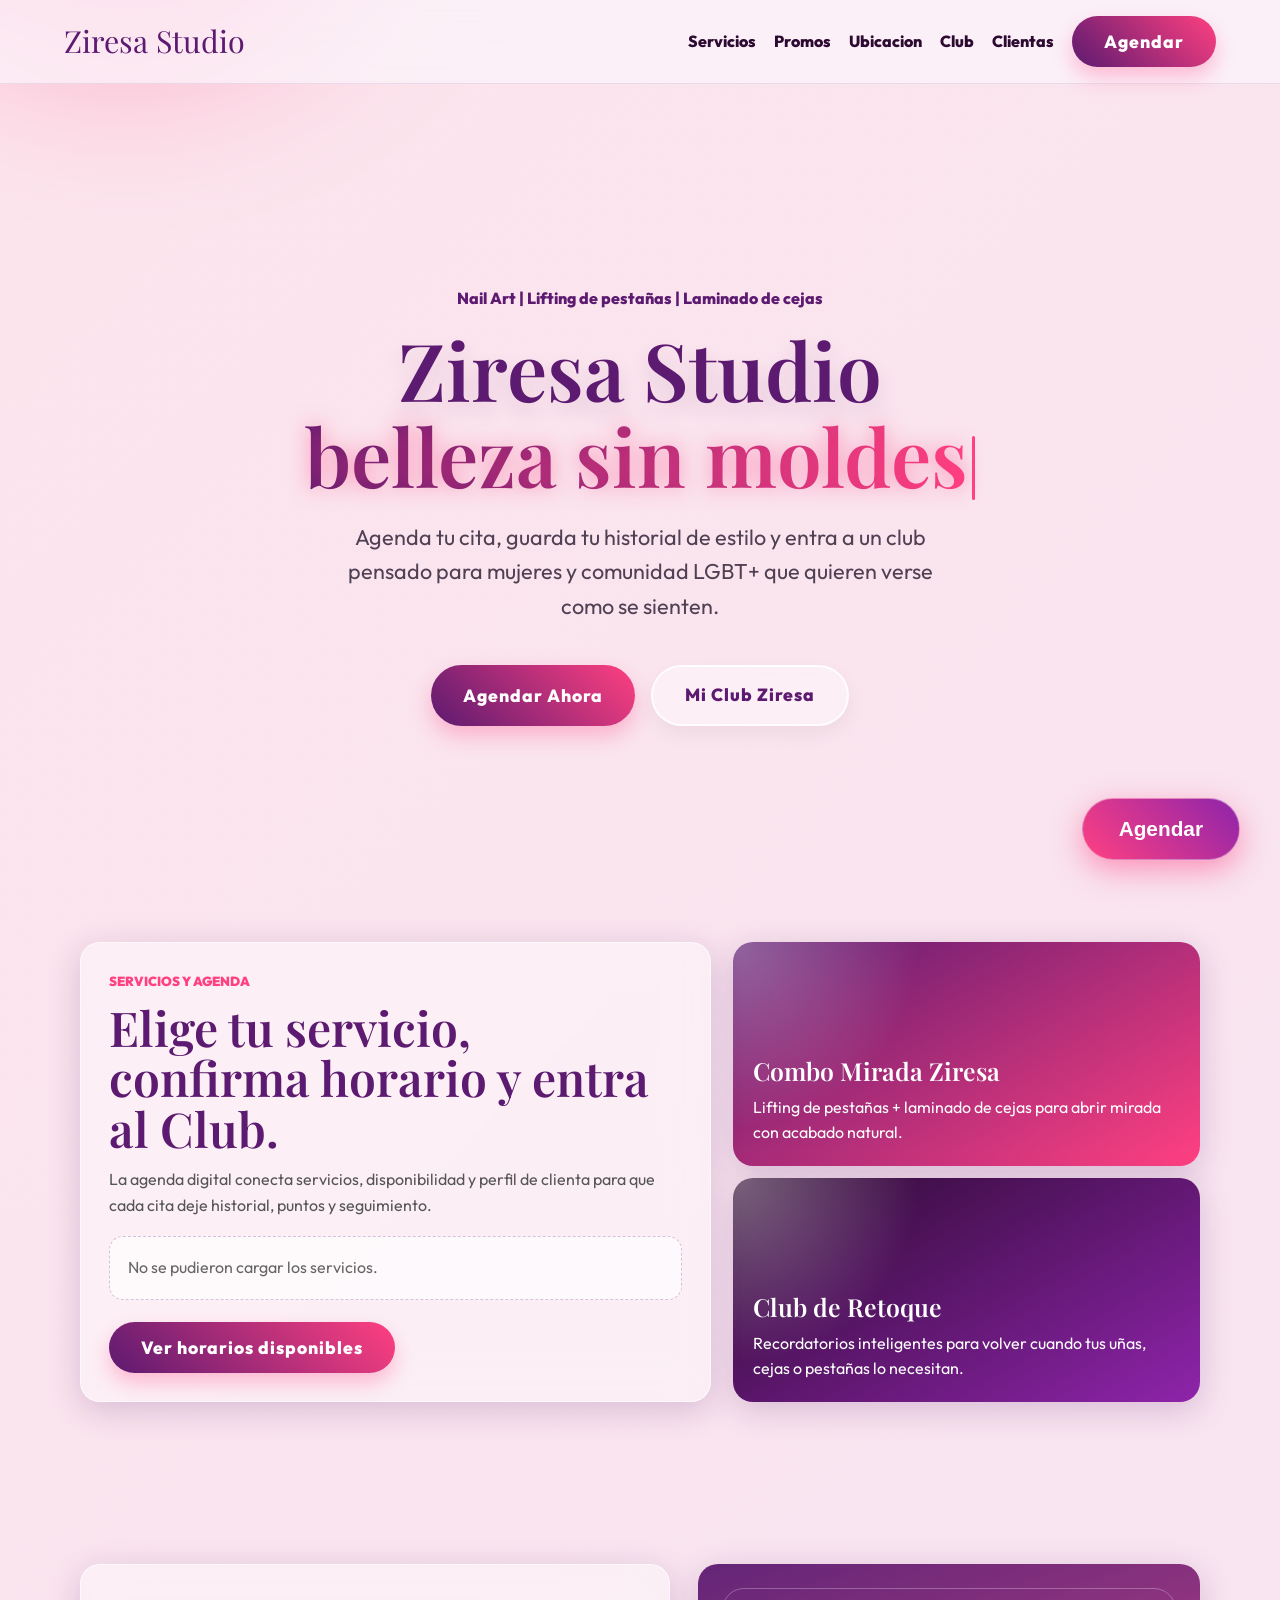
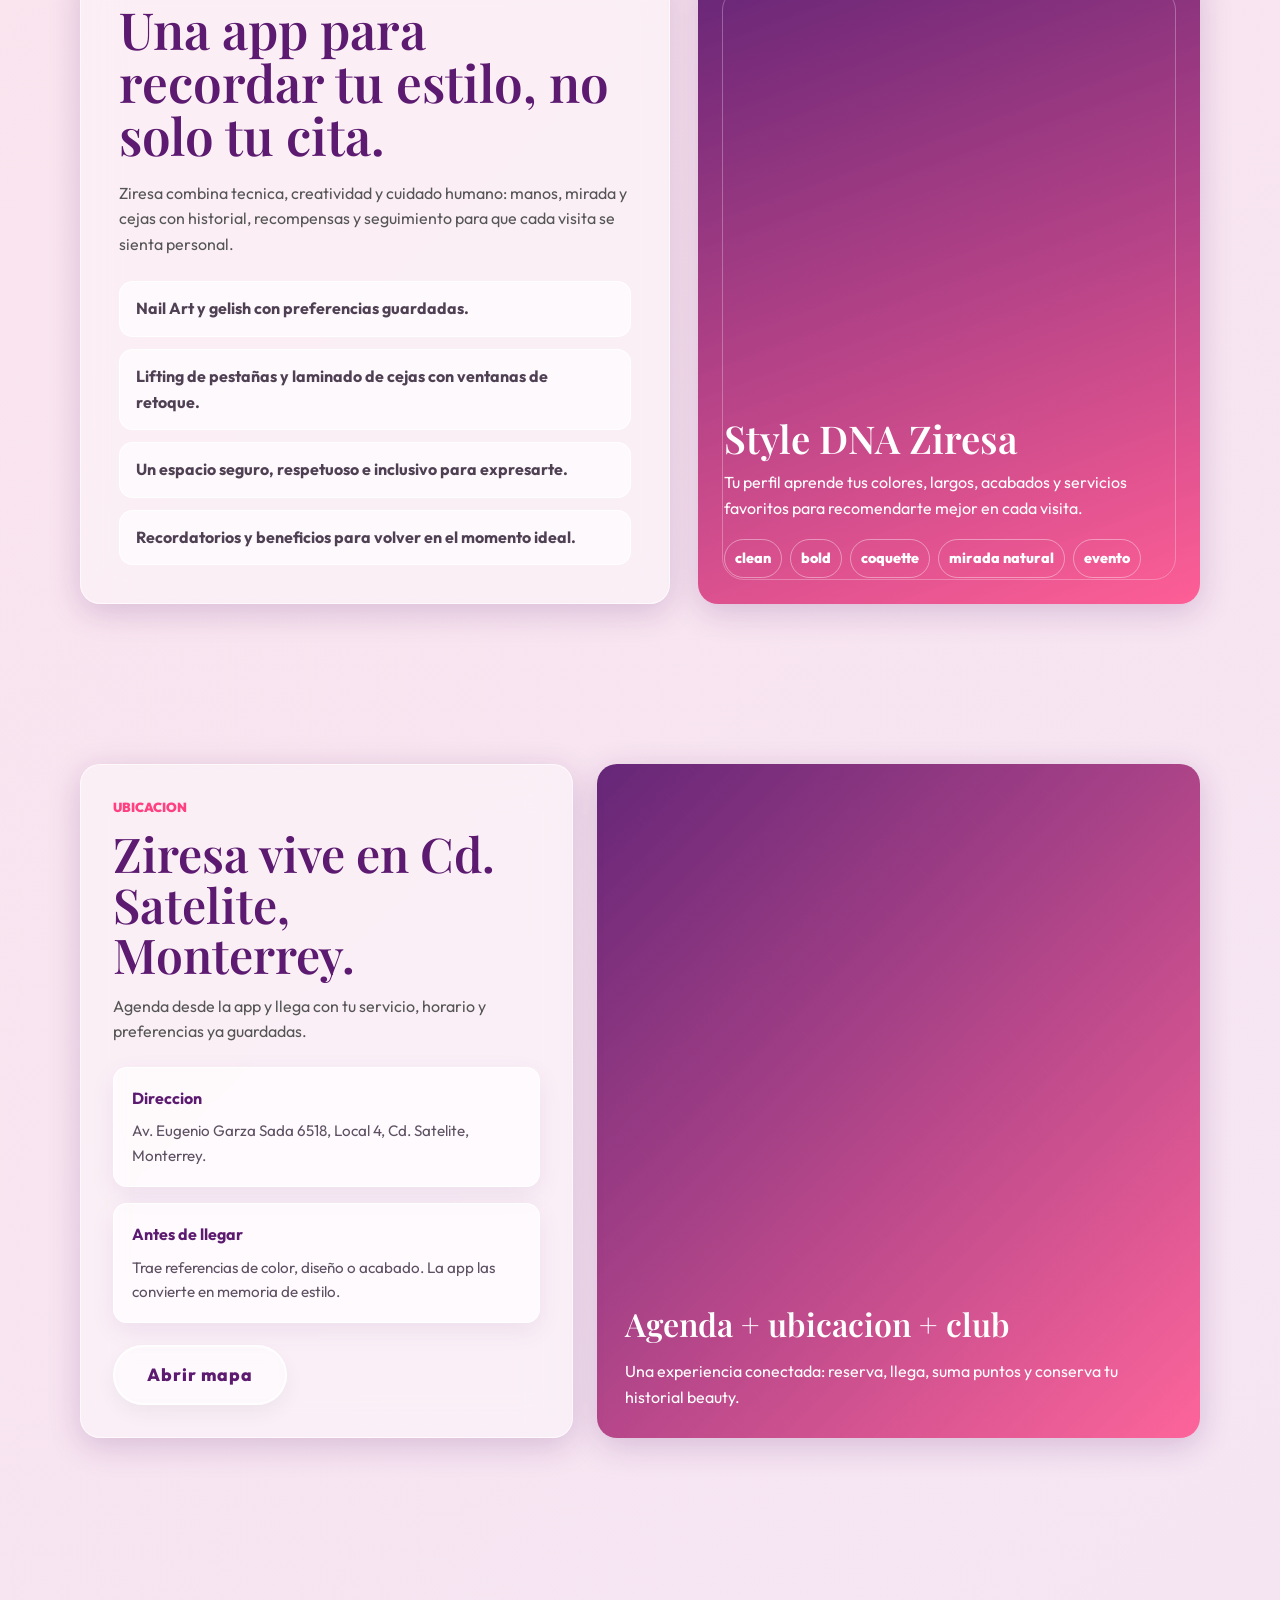
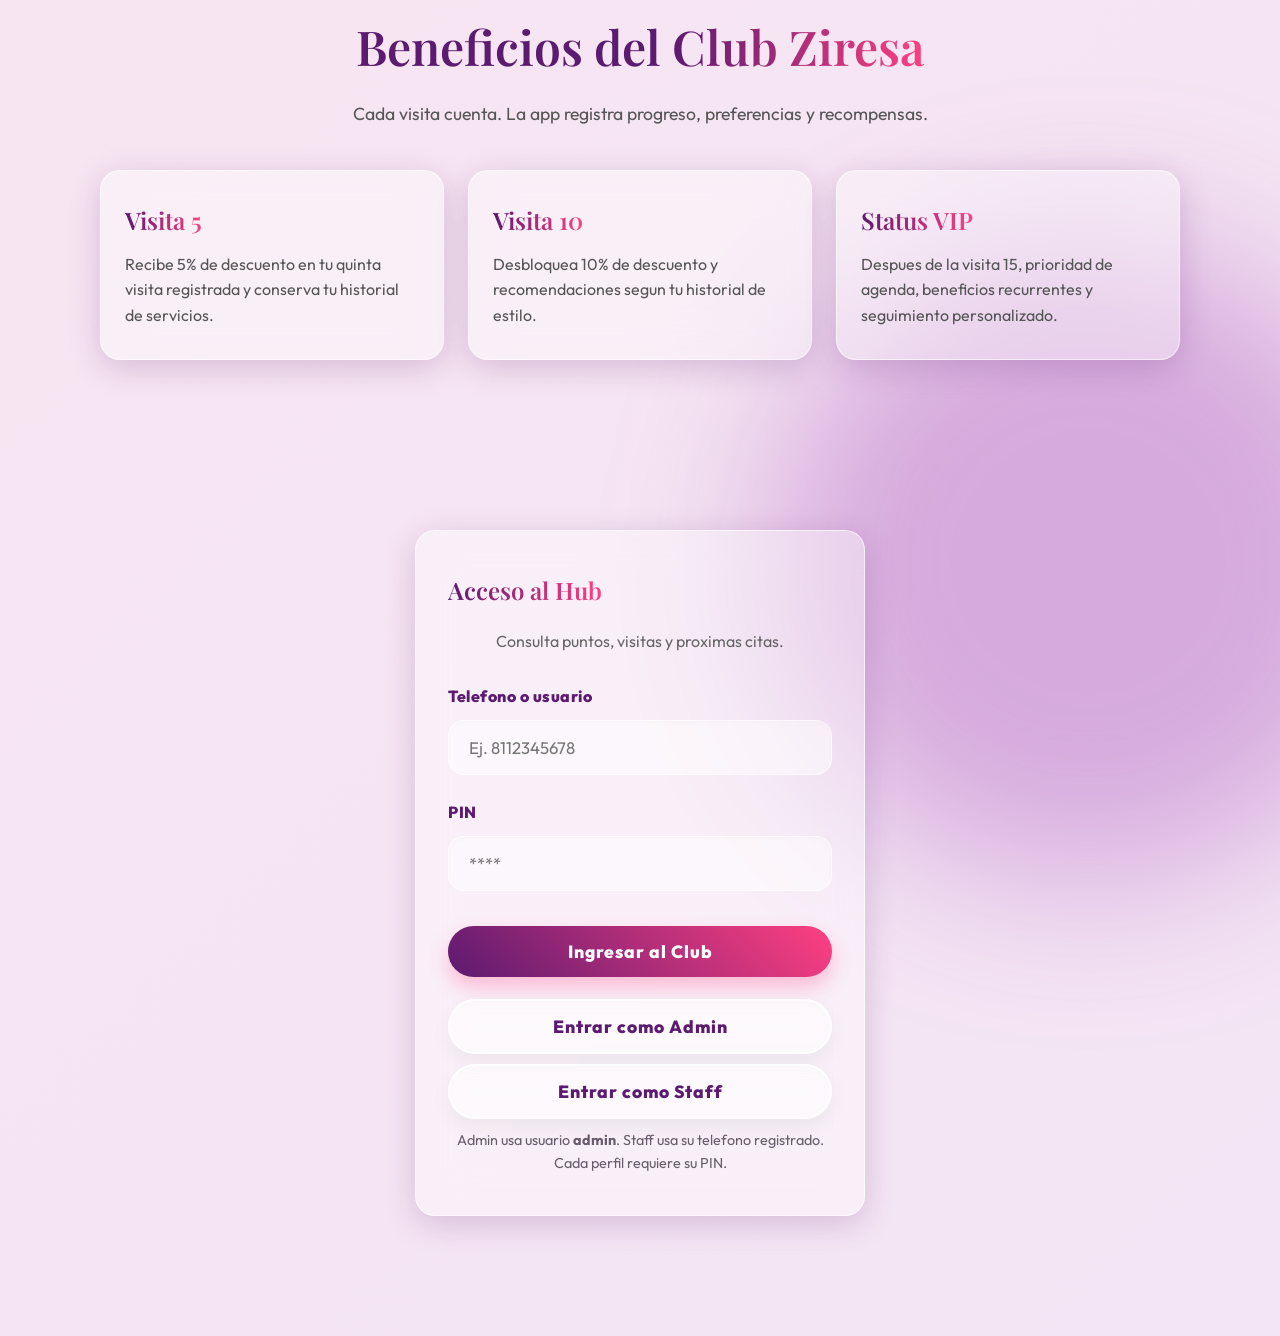
==== commit 818f9cdc: "resolver" ====
--- a/index.html
+++ b/index.html
@@ -224,6 +224,11 @@
         </div>
         <button type="submit" class="btn btn-primary" style="width: 100%; margin-top:10px;" id="login-button">Ingresar al Club</button>
       </form>
+      <div style="display:grid; gap:10px; margin-top:22px;">
+        <button type="button" class="btn btn-outline" onclick="prefillLogin('admin')">Entrar como Admin</button>
+        <button type="button" class="btn btn-outline" onclick="prefillLogin('8111111111')">Entrar como Staff</button>
+        <p style="font-size:.9rem; color:#6a5c6d; text-align:center;">Admin usa usuario <strong>admin</strong>. Staff usa su telefono registrado. Cada perfil requiere su PIN.</p>
+      </div>
     </div>
   </section>
 
@@ -272,7 +277,7 @@
         </div>
         <div style="display:flex; gap:12px; margin-top:34px;">
           <button class="btn btn-outline" style="flex:1;" onclick="backToStep2()">Volver</button>
-          <button class="btn btn-primary" style="flex:2; background: linear-gradient(45deg, #1b7f5a, #25D366);" onclick="confirmBooking()" id="confirm-booking">Confirmar por WhatsApp</button>
+          <button class="btn btn-primary" style="flex:2; background: linear-gradient(45deg, #1b7f5a, #25D366);" onclick="confirmBooking()" id="confirm-booking">Crear cita y entrar al Club</button>
         </div>
       </div>
     </div>
@@ -374,6 +379,16 @@
       }
     });
 
+    function prefillLogin(phone) {
+      document.getElementById('phone').value = phone;
+      document.getElementById('pin').focus();
+      const errorMsg = document.getElementById('error-msg');
+      errorMsg.textContent = phone === 'admin'
+        ? 'Admin: escribe tu PIN y entra al panel operativo.'
+        : 'Staff: escribe tu PIN para abrir tu agenda.';
+      errorMsg.style.display = 'block';
+    }
+
     let brandSettings = { business_whatsapp: '' };
     let allServices = [];
     let selectedServicesIds = [];
@@ -612,17 +627,19 @@
         if(!res.ok || !data.success) throw new Error(data.error || 'No se pudo crear la cita');
         const waPhone = brandSettings.business_whatsapp || "";
         const text = encodeURIComponent(`Hola Ziresa! Acabo de agendar una cita por la App.\nSoy ${name}.\nFecha: ${selectedDateStr} a las ${selectedSlot.time}.\nQuiero confirmar mi asistencia.`);
+        const folio = data.appointment && data.appointment.folio ? data.appointment.folio : data.appointment.id;
         if(waPhone) {
           window.open(`https://wa.me/${waPhone}?text=${text}`, '_blank');
-          closeBookingModal();
+          bookingMessage(`Cita creada con folio ${folio}. Te llevaremos a tu Club Ziresa.`);
         } else {
-          bookingMessage('Cita creada. Configura el WhatsApp real en data/settings.json para abrir confirmacion automatica.');
+          bookingMessage(`Cita creada con folio ${folio}. WhatsApp del estudio aun no esta configurado, pero tu cita quedo pendiente y ya puedes ver tu Club.`);
         }
+        setTimeout(() => { window.location.href = data.redirect || 'clientes.html'; }, 1200);
       } catch (e) {
         bookingMessage(e.message || 'Error de conexion.');
       } finally {
         button.disabled = false;
-        button.textContent = 'Confirmar por WhatsApp';
+        button.textContent = 'Crear cita y entrar al Club';
       }
     }
     loadPublicSettings();
